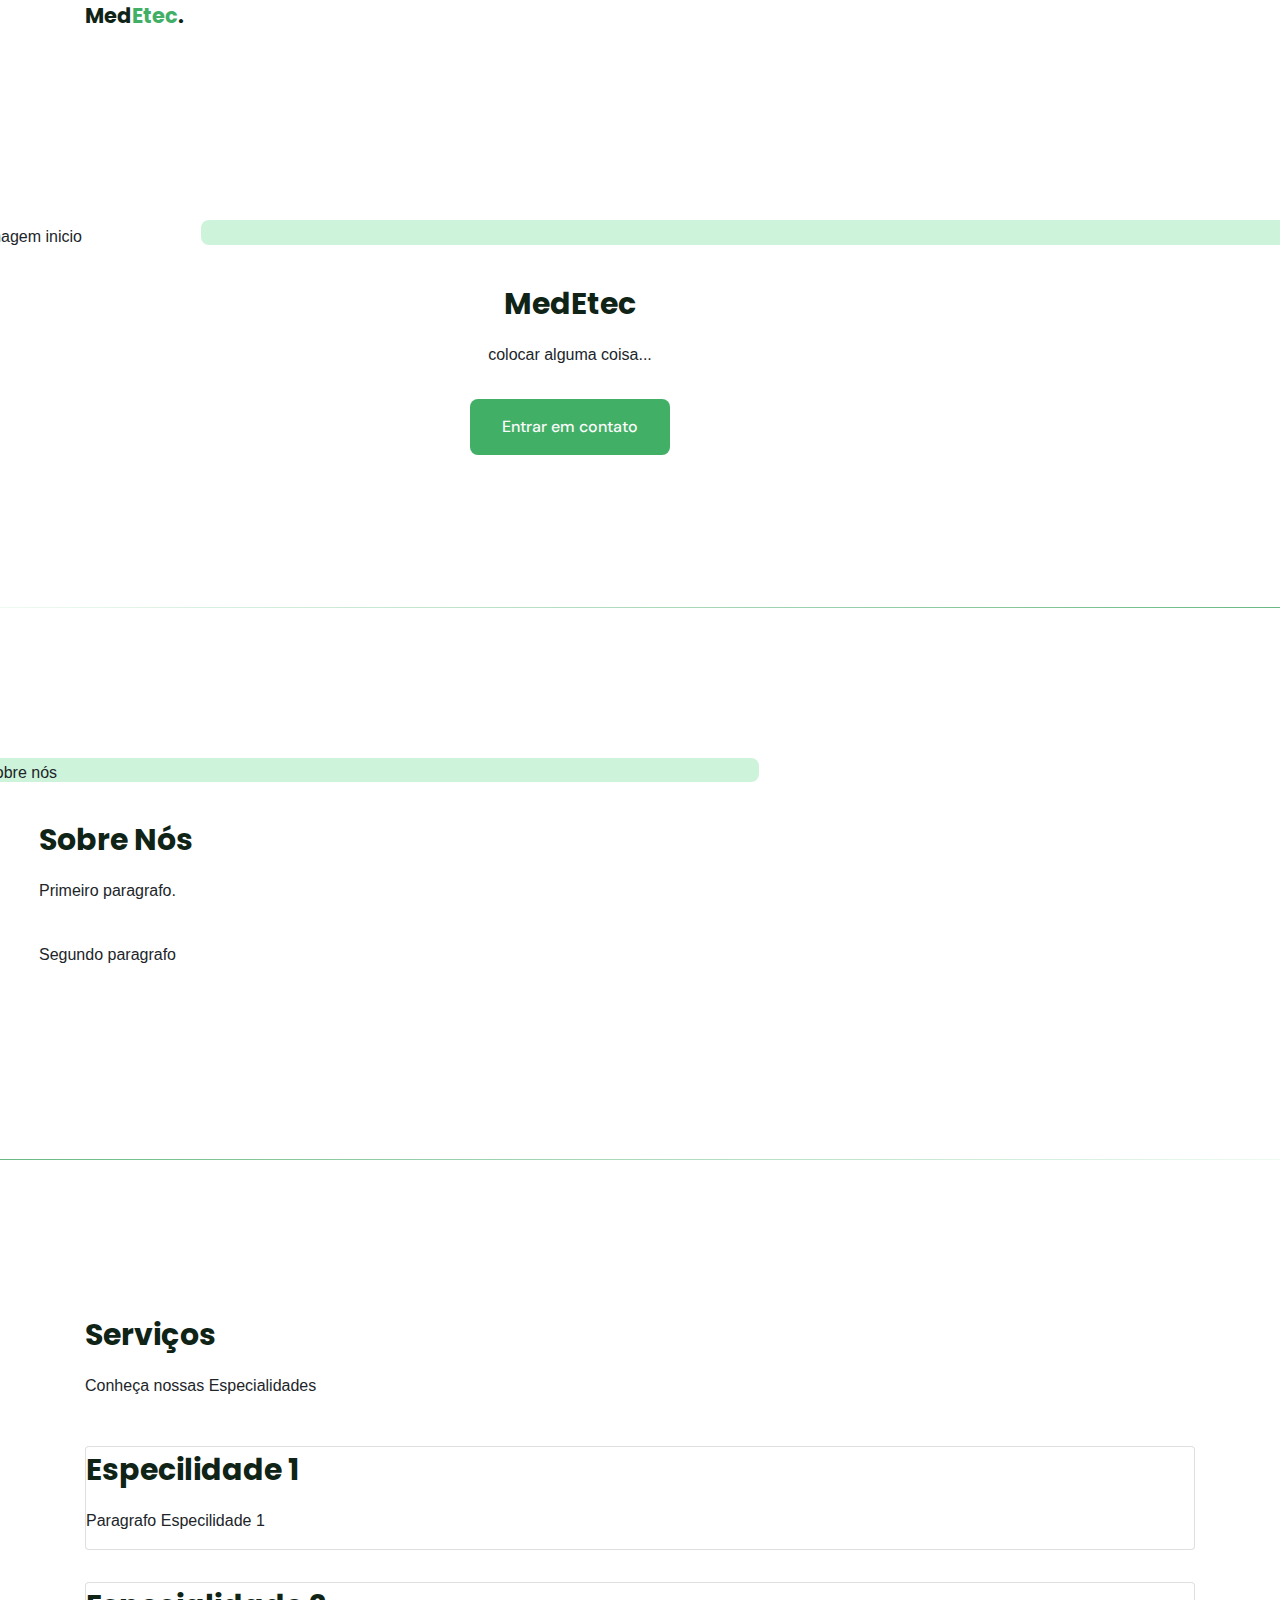
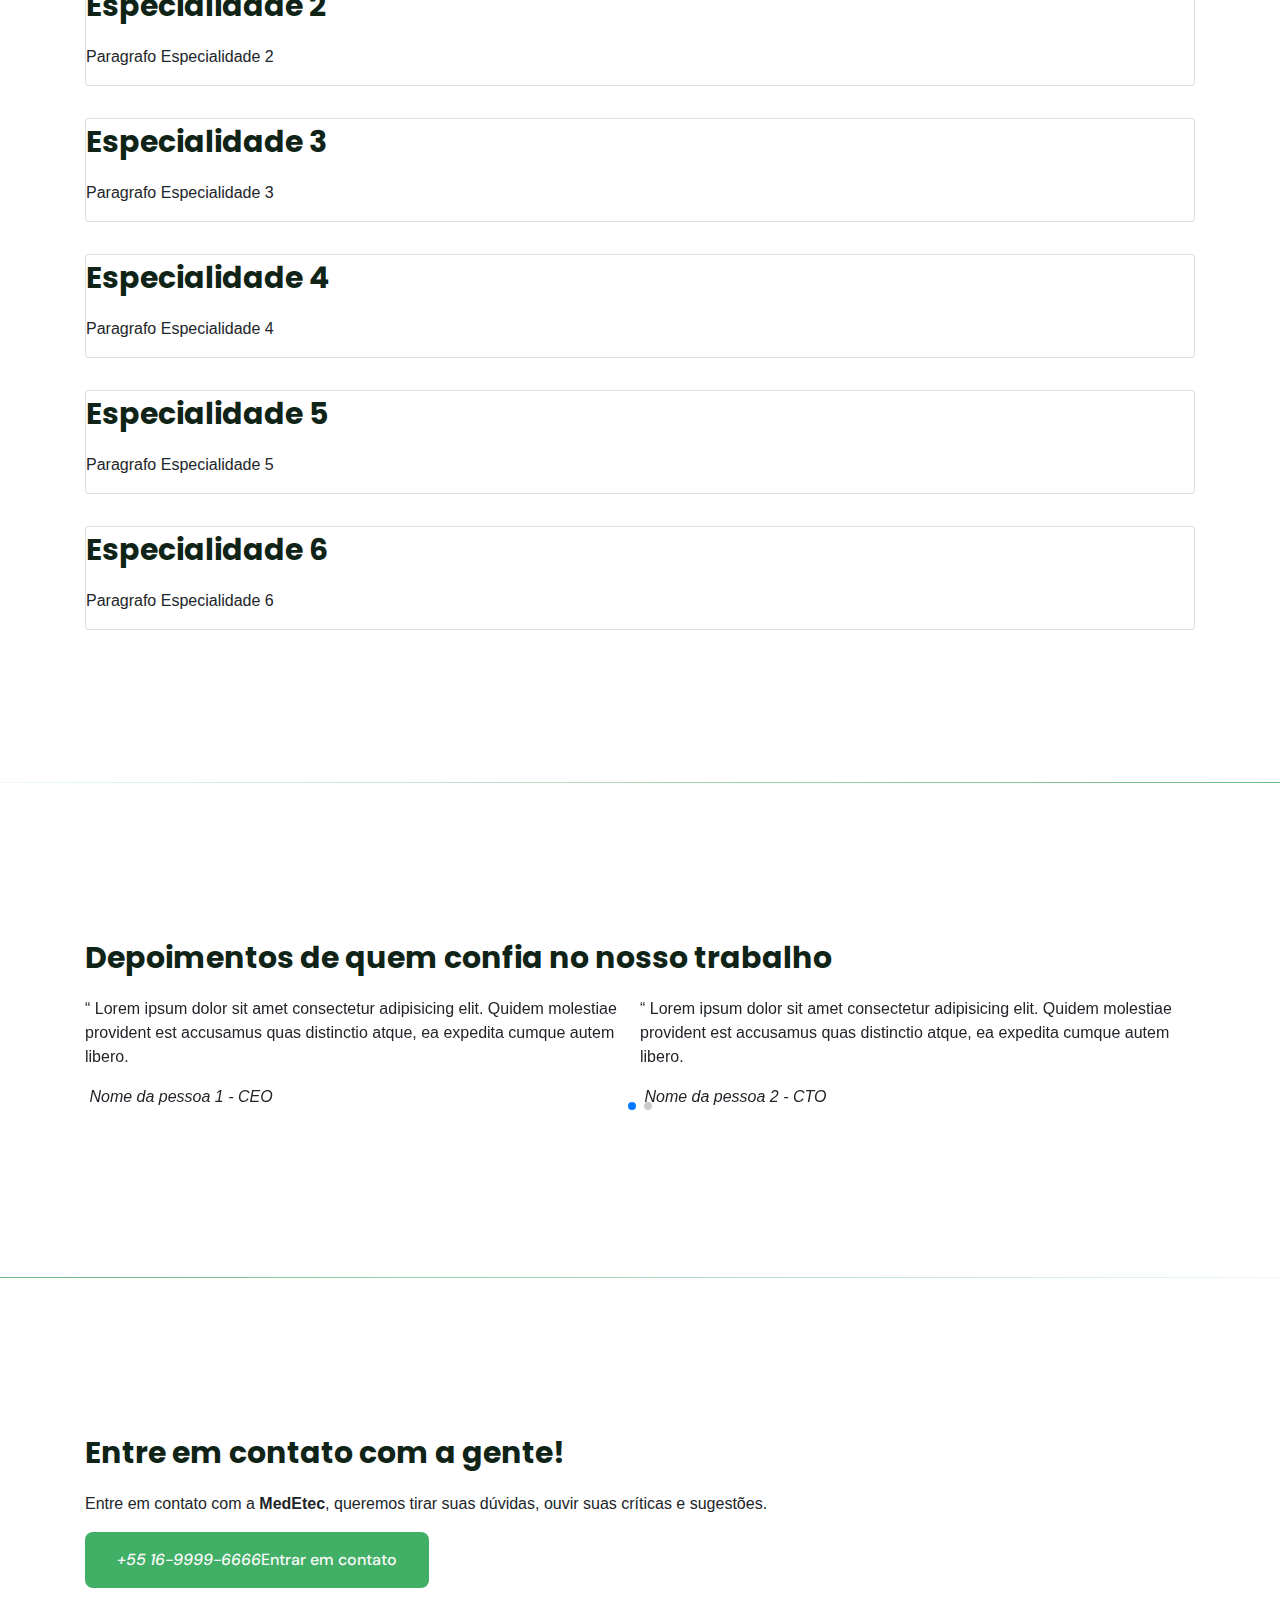
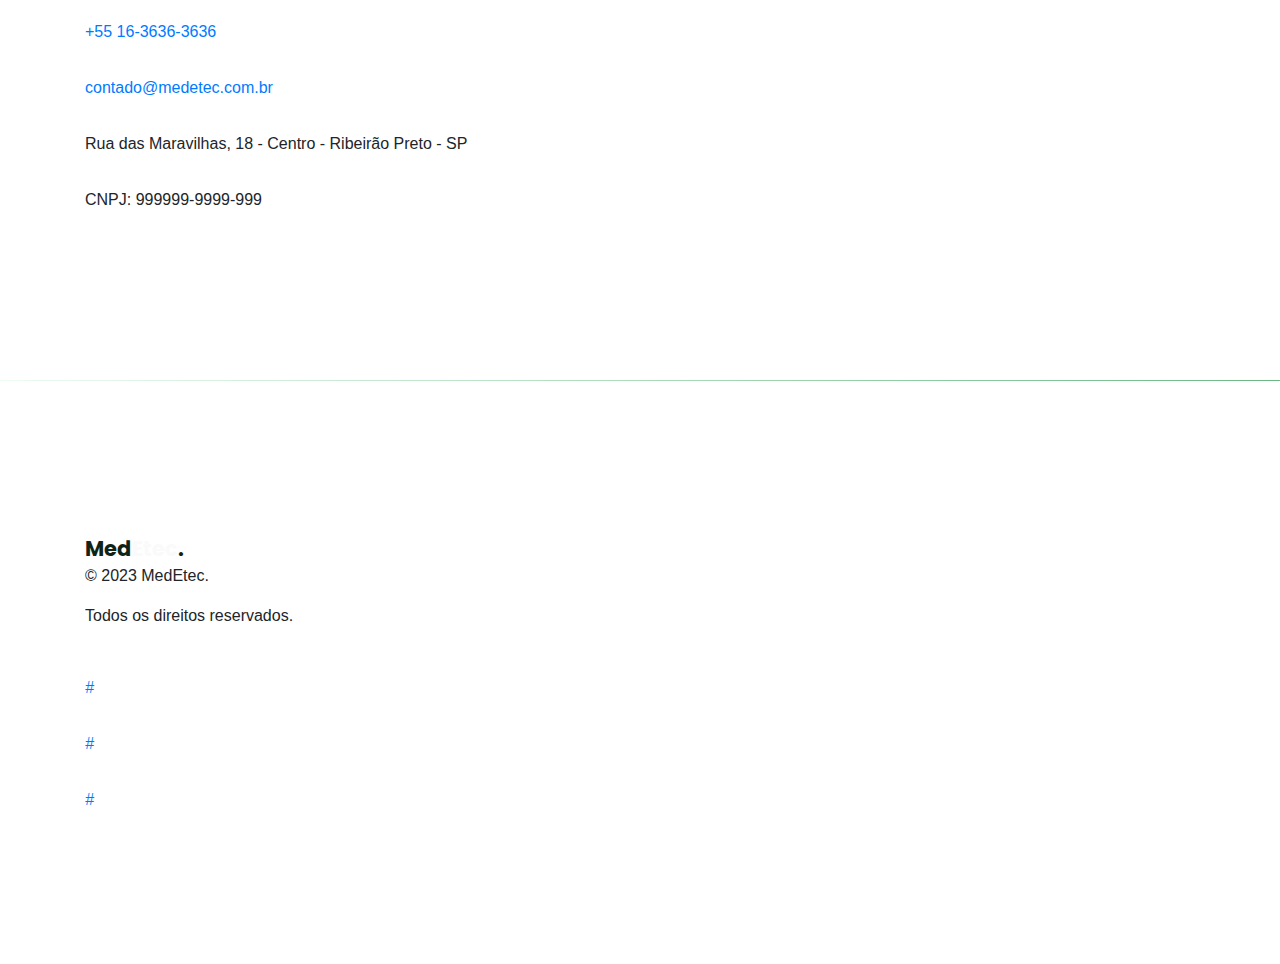
==== index.html @ 517ac4b6 "atualiuzação img" ====
<!doctype html>
<html lang="pt-br">

<head>
  <title>MedEtec</title>
  <!-- Required meta tags -->
  <meta charset="utf-8">
  <meta name="viewport" content="width=device-width, initial-scale=1, shrink-to-fit=no">

  <!-- Style CSS -->
  <link rel="stylesheet" href="style.css">

  <!-------------------- SWIPER JS -------------------->
  <link rel="stylesheet" href="https://cdn.jsdelivr.net/npm/swiper@9/swiper-bundle.min.css" />

  <!-------------------- STYLES -------------------->
  <link rel="stylesheet" href="style.css" />

  <!-------------------- FONTS -------------------->
  <link rel="preconnect" href="https://fonts.googleapis.com" />
  <link rel="preconnect" href="https://fonts.gstatic.com" crossorigin />

  <!-------------------- RUBIK -------------------->
  <link href="https://fonts.googleapis.com/css2?family=Rubik:wght@400;500;700&display=swap" rel="stylesheet" />

  <!-------------------- POPPINS -------------------->
  <link href="https://fonts.googleapis.com/css2?family=Poppins:wght@400;500;700&display=swap" rel="stylesheet" />

  <!-------------------- DM SANS -------------------->
  <link href="https://fonts.googleapis.com/css2?family=DM+Sans:wght@400;500;700&display=swap" rel="stylesheet" />



  <!-- Bootstrap CSS -->
  <link rel="stylesheet" href="https://stackpath.bootstrapcdn.com/bootstrap/4.3.1/css/bootstrap.min.css"
    integrity="sha384-ggOyR0iXCbMQv3Xipma34MD+dH/1fQ784/j6cY/iJTQUOhcWr7x9JvoRxT2MZw1T" crossorigin="anonymous">
</head>

<body>

  <!-------------------- HEADER -------------------->
  <header id="header">
    <nav class="container">
      <a class="logo" href="#">Med<span>Etec</span>.</a>
      <div class="menu">
        <ul class="grid">
          <li><a class="title" href="#home">Início</a></li>
          <li><a class="title" href="#about">Sobre</a></li>
          <li><a class="title" href="#services">Serviços</a></li>
          <li><a class="title" href="#testimonials">Clientes</a></li>
          <li><a class="title" href="#contact">Contato</a></li>
        </ul>
      </div>

      <div class="toggle icon-menu"></div>
      <div class="toggle icon-close"></div>
    </nav>
  </header>

  <main>
    <!-------------------- INICIO -------------------->
    <section class="section" id="home">
      <div class="container grid">
        <div class="image">
          <img src "https://cdn.leonardo.ai/users/3edf7961-afdd-4be4-97df-fe21ca2b0c0e/generations/5fcbd572-d127-44a4-bbef-5568e5762de0/Default_hospital_design_Architecture_concept_isometric_view_su_1.jpg" alt="imagem inicio" />
        </div>
        <div class="text">
          <h2 class="title">MedEtec</h2>
          <p>
            colocar alguma coisa...
          </p>
          <a class="button" href="#contact">Entrar em contato</a>
        </div>
      </div>
    </section>

    <div class="divider-1"></div>

    <!-------------------- ABOUT -------------------->
    <section class="section" id="about">
      <div class="container grid">
        <div class="image">
          <img src="#" alt="Sobre nós">
        </div>
        <div class="text">
          <h2 class="title">Sobre Nós</h2>
          <p>Primeiro paragrafo.</p><br>
          <p>Segundo paragrafo</p><br>
        </div>
    </section>

    <div class="divider-2"></div>

    <!-------------------- SERVICES -------------------->
    <section class="section" id="services">
      <div class="container grid">

        <header>
          <h2 class="title">Serviços</h2>
          <p class="subtitle">Conheça nossas Especialidades</p>
        </header>


        <div class="cards grid">

          <div class="card">
            <i class="icon1"></i>
            <h3 class="title">Especilidade 1</h3>
            <p>Paragrafo Especilidade 1</p>
          </div>

          <div class="card">
            <i class="icon2"></i>
            <h3 class="title">Especialidade 2</h3>
            <p>Paragrafo Especialidade 2</p>
          </div>

          <div class="card">
            <i class="icon3"></i>
            <h3 class="title">Especialidade 3</h3>
            <p>Paragrafo Especialidade 3</p>
          </div>

          <div class="card">
            <i class="icon4"></i>
            <h3 class="title">Especialidade 4</h3>
            <p>Paragrafo Especialidade 4</p>
          </div>
          <div class="card">
            <i class="icon5"></i>
            <h3 class="title">Especialidade 5</h3>
            <p>Paragrafo Especialidade 5</p>
          </div>
          <div class="card">
            <i class="icon6"></i>
            <h3 class="title">Especialidade 6</h3>
            <p>Paragrafo Especialidade 6</p>
          </div>
        </div>
      </div>
    </section>

    <div class="divider-1"></div>

    <!-------------------- TESTEMUNHAS -------------------->
    <section class="section" id="testimonials">
      <div class="container">
        <header>
          <h2 class="title">Depoimentos de quem confia no nosso trabalho</h2>
        </header>
        <div class="testimonials swiper">
          <div class="swiper-wrapper">

            <div class="testimonial swiper-slide">
              <blockquote>
                <p>
                  <span>&ldquo;</span>
                  Lorem ipsum dolor sit amet consectetur adipisicing elit. Quidem molestiae provident est accusamus quas
                  distinctio atque, ea expedita cumque autem libero.
                </p>
                <cite>
                  <img src="pessoa1.jpg" alt="">
                  Nome da pessoa 1 - CEO
                </cite>
              </blockquote>
            </div>

            <div class="testimonial swiper-slide">
              <blockquote>
                <p>
                  <span>&ldquo;</span>
                  Lorem ipsum dolor sit amet consectetur adipisicing elit. Quidem molestiae provident est accusamus quas
                  distinctio atque, ea expedita cumque autem libero.
                </p>
                <cite>
                  <img src="pessoa2.jpg" alt="">
                  Nome da pessoa 2 - CTO
                </cite>
              </blockquote>
            </div>

            <div class="testimonial swiper-slide">
              <blockquote>
                <p>
                  <span>&ldquo;</span>
                  Lorem ipsum dolor sit amet consectetur adipisicing elit. Quidem molestiae provident est accusamus quas
                  distinctio atque, ea expedita cumque autem libero.
                </p>
                <cite>
                  <img src="pessoa3.jpg" alt="">
                  Nome da pessoa 3 - C00
                </cite>
              </blockquote>
            </div>
          </div>

          <div class="swiper-pagination"></div>
        </div>
      </div>
    </section>

    <div class="divider-2"></div>


    <!-------------------- CONTACT -------------------->
    <section class="section" id="contact">
      <div class="container grid">

        <div class="text">
          <h2 class="title">Entre em contato com a gente!</h2>
          <p>Entre em contato com a <strong>Med<span>Etec</span></strong>, queremos
            tirar suas dúvidas, ouvir suas críticas e sugestões.
          </p>
          <a href="" class="button" target="_blank"><i class="icon-whatsapp">+55 16-9999-6666</i> Entrar em contato</a>
        </div>

        <div class="links">
          <ul class="grid">
            <li><i class="icon-phone"></i> <a href="tel:+" target="_blank">+55 16-3636-3636</a> </li>
            <li><i class="icon-mail"></i> <a href="mailto:" target="_blank">contado@medetec.com.br</a></li>
            <li><i class="icon-map-pin"></i>Rua das Maravilhas, 18 - Centro - Ribeirão Preto - SP </li>
            <li><i class="icon-business"></i>CNPJ: 999999-9999-999 </li>
          </ul>
        </div>
      </div>
    </section>

    <div class="divider-1"></div>
  </main>

  <!-------------------- FOOTER -------------------->
  <footer class="section">
    <div class="container grid">
      <div class="brand">
        <a class="logo logo-alt" href="#home">Med<span>Etec</span>.</a>
        <p>&copy 2023 MedEtec.</p>
        <p>Todos os direitos reservados.</p>
      </div>

      <div class="social grid">
        <a href="" target="_blank"><i class="icon-instagram">#</i></a>
        <a href="" target="_blank"><i class="icon-linkedin">#</i></a>
        <a href="" target="_blank"><i class="icon-facebook">#</i></a>
      </div>
    </div>
  </footer>

  <a href="#home" class="back-to-top"><i class="icon-arrow-up"></i></a>

  <!-------------------- SWIPERJS -------------------->
  <script src="https://cdn.jsdelivr.net/npm/swiper@9/swiper-bundle.min.js"></script>

  <!-------------------- SCROLLREVEAL -------------------->
  <script src="https://unpkg.com/scrollreveal"></script>


  <!-------------------- SCRIPTJS -------------------->
  <script src="script.js"></script>
</body>

</html>
---- style.css ----
/*==================== CSS RESET ====================*/
* {
  margin: 0;
  padding: 0;
  box-sizing: border-box;
}

/*==================== VARIAVEIS ====================*/
:root {
  --header-height: 4.5rem;

  /* Colors */
  --hue: 140;
  /* HSL color mode */
  --base-color: hsl(var(--hue) 46% 47%);
  --base-color-second: hsl(var(--hue) 65% 88%);
  --base-color-alt: hsl(var(--hue) 57% 53%);
  --title-color: hsl(var(--hue) 41% 10%);
  --text-color: hsl(0 0% 26%);
  --text-color-light: hsl(0 0% 98%);
  --body-color: hsl(0 0% 98%);

  /* Fontes */
  --title-font-size: 1.875rem;
  --subtitle-font-size: 1rem;

  --title-font: "Poppins", sans-serif;
  --body-font: "DM Sans", sans-serif;
}

/*==================== BASE ====================*/
html {
  scroll-behavior: smooth;
}

body {
  font: 400 1rem var(--body-font);
  color: var(--text-color);
  background: var(--body-color);
  -webkit-font-smoothing: antialiased;
}

ul {
  list-style: none;
}

a {
  text-decoration: none;
}

img {
  width: 100%;
  height: auto;
}

.title {
  font: 700 var(--title-font-size) var(--title-font);
  color: var(--title-color);
  -webkit-font-smoothing: auto;
}

.button {
  background-color: var(--base-color);
  color: var(--text-color-light);
  height: 3.5rem;
  display: inline-flex;
  align-items: center;
  padding: 0 2rem;
  border-radius: 0.5rem;
  font: 500 1rem var(--body-font);
  transition: background 0.3s;
}

.button:hover {
  background: var(--base-color-alt);
}

.divider-1 {
  height: 1px;
  background: linear-gradient(270deg,
      hsla(var(--hue), 36%, 57%, 1) 0%,
      hsla(var(--hue), 65%, 88%, 0.34) 100%);
}

.divider-2 {
  height: 1px;
  background: linear-gradient(-270deg,
      hsla(var(--hue), 36%, 57%, 1) 0%,
      hsla(var(--hue), 65%, 88%, 0.34) 100%);
}

/*==================== LAYOUT ====================*/


.container {
  margin-left: 1.5rem;
  margin-right: 1.5rem;
}

.grid {
  display: grid;
  gap: 2rem;
}

.section {
  padding: calc(5rem + var(--header-height)) 0;
}

.section .title {
  margin-bottom: 1rem;
}

.section .subtitle {
  font-size: var(--subtitle-font-size);
}

.section header strong {
  color: var(--base-color);
}

#header.scroll .logo span {
  color: #fff;
  transition: 0.3s;
}

#header.scroll .icon-menu {
  color: #fff;
  transition: 0.3s;
}

/*==================== LOGO ====================*/

.logo {
  font: 700 1.31rem var(--title-font);
  color: var(--title-color);
}

.logo span {
  color: var(--base-color);
}

.logo-alt span {
  color: var(--body-color);
}

/*==================== NEVAGAÇÃO ====================*/

nav {
  height: var(--header-height);
  display: flex;
  justify-content: space-between;
  align-items: center;
  width: 100%;
}

nav ul li {
  text-align: center;
}

nav ul li a {
  transition: 0.2s;
  position: relative;
}

nav ul li a:hover,
nav ul li a.active {
  color: var(--base-color);
}

nav ul li a::after {
  content: '';
  width: 0%;
  height: 2px;
  background: var(--base-color);
  position: absolute;
  left: 0;
  bottom: -1rem;
  transition: width 0.2s;
}


/* Active scroll and active (start) */

#header.scroll nav ul li a:hover,
#header.scroll nav ul li a.active {
  color: var(--base-color-alt);
} 

#header.scroll nav ul li a::after {
  content: '';
  width: 0%;
  height: 2px;
  background: var(--base-color-alt);
  position: absolute;
  left: 0;
  bottom: -1rem;
  transition: width 0.2s;
}

#header.scroll nav ul li a:hover::after,
#header.scroll nav ul li a.active::after {
  width: 100%;
}

/* Active scroll and active (end) */

nav ul li a:hover::after,
nav ul li a.active::after {
  width: 100%;
}

nav .menu {
  opacity: 0;
  visibility: hidden;
  top: -20rem;
  transition: 0.2s;
}

nav .menu ul {
  display: none;
}

/*==================== MOSTRAR MENU ====================*/

nav.show .menu {
  opacity: 1;
  visibility: visible;
  background: var(--body-color);
  height: 100vh;
  width: 100vw;
  position: fixed;
  top: 0;
  left: 0;
  display: grid;
  place-content: center;
}

nav.show .menu ul {
  display: grid;
}

nav.show ul.grid {
  gap: 4rem;
}

/*==================== ALTERNAR MENU ====================*/

.toggle {
  color: var(--base-color);
  font-size: 1.5rem;
}

nav .icon-close {
  visibility: hidden;
  opacity: 0;
  position: absolute;
  top: -1.5rem;
  right: 1.5rem;
  transition: 0.2s
}

nav.show div.icon-close {
  visibility: visible;
  opacity: 1;
  top: 1.5rem;
}

/*==================== INICIO ====================*/
#home {
  overflow: hidden;
}

#home .container {
  margin: 0;
}

#home .image {
  position: relative;
}

#home .image::before {
  content: '';
  height: 100%;
  width: 100%;
  background: var(--base-color-second);
  position: absolute;
  top: -16.8%;
  left: 16.8%;
  z-index: 0;
}

#home .image img {
  position: relative;
  right: 2.93rem;
}

#home .image img,
#home .image::before {
  border-radius: 0.5rem;
}

#home .text {
  margin-left: 1.5rem;
  margin-right: 1.5rem;
  text-align: center;
}

#home .text h1 {
  margin-bottom: 1rem;
}

#home .text p {
  margin-bottom: 2rem;
  max-width: 100%;
}


/*==================== SOBRE ====================*/
#about {
  background: #fff;
}

#about .container {
  margin: 0;
}

#about .image {
  position: relative;
}

#about .image::before {
  content: '';
  height: 100%;
  width: 100%;
  background: var(--base-color-second);
  position: absolute;
  top: -8.3%;
  left: -33%;
  z-index: 0;
}

#about .image img {
  position: relative;
  right: 2.93rem;
}

#about .image img,
#about .image::before {
  border-radius: 0.5rem;
}

#about .text {
  margin-left: 1.5rem;
  margin-right: 1.5rem;
}
---- style.css ----
/*==================== CSS RESET ====================*/
* {
  margin: 0;
  padding: 0;
  box-sizing: border-box;
}

/*==================== VARIAVEIS ====================*/
:root {
  --header-height: 4.5rem;

  /* Colors */
  --hue: 140;
  /* HSL color mode */
  --base-color: hsl(var(--hue) 46% 47%);
  --base-color-second: hsl(var(--hue) 65% 88%);
  --base-color-alt: hsl(var(--hue) 57% 53%);
  --title-color: hsl(var(--hue) 41% 10%);
  --text-color: hsl(0 0% 26%);
  --text-color-light: hsl(0 0% 98%);
  --body-color: hsl(0 0% 98%);

  /* Fontes */
  --title-font-size: 1.875rem;
  --subtitle-font-size: 1rem;

  --title-font: "Poppins", sans-serif;
  --body-font: "DM Sans", sans-serif;
}

/*==================== BASE ====================*/
html {
  scroll-behavior: smooth;
}

body {
  font: 400 1rem var(--body-font);
  color: var(--text-color);
  background: var(--body-color);
  -webkit-font-smoothing: antialiased;
}

ul {
  list-style: none;
}

a {
  text-decoration: none;
}

img {
  width: 100%;
  height: auto;
}

.title {
  font: 700 var(--title-font-size) var(--title-font);
  color: var(--title-color);
  -webkit-font-smoothing: auto;
}

.button {
  background-color: var(--base-color);
  color: var(--text-color-light);
  height: 3.5rem;
  display: inline-flex;
  align-items: center;
  padding: 0 2rem;
  border-radius: 0.5rem;
  font: 500 1rem var(--body-font);
  transition: background 0.3s;
}

.button:hover {
  background: var(--base-color-alt);
}

.divider-1 {
  height: 1px;
  background: linear-gradient(270deg,
      hsla(var(--hue), 36%, 57%, 1) 0%,
      hsla(var(--hue), 65%, 88%, 0.34) 100%);
}

.divider-2 {
  height: 1px;
  background: linear-gradient(-270deg,
      hsla(var(--hue), 36%, 57%, 1) 0%,
      hsla(var(--hue), 65%, 88%, 0.34) 100%);
}

/*==================== LAYOUT ====================*/


.container {
  margin-left: 1.5rem;
  margin-right: 1.5rem;
}

.grid {
  display: grid;
  gap: 2rem;
}

.section {
  padding: calc(5rem + var(--header-height)) 0;
}

.section .title {
  margin-bottom: 1rem;
}

.section .subtitle {
  font-size: var(--subtitle-font-size);
}

.section header strong {
  color: var(--base-color);
}

#header.scroll .logo span {
  color: #fff;
  transition: 0.3s;
}

#header.scroll .icon-menu {
  color: #fff;
  transition: 0.3s;
}

/*==================== LOGO ====================*/

.logo {
  font: 700 1.31rem var(--title-font);
  color: var(--title-color);
}

.logo span {
  color: var(--base-color);
}

.logo-alt span {
  color: var(--body-color);
}

/*==================== NEVAGAÇÃO ====================*/

nav {
  height: var(--header-height);
  display: flex;
  justify-content: space-between;
  align-items: center;
  width: 100%;
}

nav ul li {
  text-align: center;
}

nav ul li a {
  transition: 0.2s;
  position: relative;
}

nav ul li a:hover,
nav ul li a.active {
  color: var(--base-color);
}

nav ul li a::after {
  content: '';
  width: 0%;
  height: 2px;
  background: var(--base-color);
  position: absolute;
  left: 0;
  bottom: -1rem;
  transition: width 0.2s;
}


/* Active scroll and active (start) */

#header.scroll nav ul li a:hover,
#header.scroll nav ul li a.active {
  color: var(--base-color-alt);
} 

#header.scroll nav ul li a::after {
  content: '';
  width: 0%;
  height: 2px;
  background: var(--base-color-alt);
  position: absolute;
  left: 0;
  bottom: -1rem;
  transition: width 0.2s;
}

#header.scroll nav ul li a:hover::after,
#header.scroll nav ul li a.active::after {
  width: 100%;
}

/* Active scroll and active (end) */

nav ul li a:hover::after,
nav ul li a.active::after {
  width: 100%;
}

nav .menu {
  opacity: 0;
  visibility: hidden;
  top: -20rem;
  transition: 0.2s;
}

nav .menu ul {
  display: none;
}

/*==================== MOSTRAR MENU ====================*/

nav.show .menu {
  opacity: 1;
  visibility: visible;
  background: var(--body-color);
  height: 100vh;
  width: 100vw;
  position: fixed;
  top: 0;
  left: 0;
  display: grid;
  place-content: center;
}

nav.show .menu ul {
  display: grid;
}

nav.show ul.grid {
  gap: 4rem;
}

/*==================== ALTERNAR MENU ====================*/

.toggle {
  color: var(--base-color);
  font-size: 1.5rem;
}

nav .icon-close {
  visibility: hidden;
  opacity: 0;
  position: absolute;
  top: -1.5rem;
  right: 1.5rem;
  transition: 0.2s
}

nav.show div.icon-close {
  visibility: visible;
  opacity: 1;
  top: 1.5rem;
}

/*==================== INICIO ====================*/
#home {
  overflow: hidden;
}

#home .container {
  margin: 0;
}

#home .image {
  position: relative;
}

#home .image::before {
  content: '';
  height: 100%;
  width: 100%;
  background: var(--base-color-second);
  position: absolute;
  top: -16.8%;
  left: 16.8%;
  z-index: 0;
}

#home .image img {
  position: relative;
  right: 2.93rem;
}

#home .image img,
#home .image::before {
  border-radius: 0.5rem;
}

#home .text {
  margin-left: 1.5rem;
  margin-right: 1.5rem;
  text-align: center;
}

#home .text h1 {
  margin-bottom: 1rem;
}

#home .text p {
  margin-bottom: 2rem;
  max-width: 100%;
}


/*==================== SOBRE ====================*/
#about {
  background: #fff;
}

#about .container {
  margin: 0;
}

#about .image {
  position: relative;
}

#about .image::before {
  content: '';
  height: 100%;
  width: 100%;
  background: var(--base-color-second);
  position: absolute;
  top: -8.3%;
  left: -33%;
  z-index: 0;
}

#about .image img {
  position: relative;
  right: 2.93rem;
}

#about .image img,
#about .image::before {
  border-radius: 0.5rem;
}

#about .text {
  margin-left: 1.5rem;
  margin-right: 1.5rem;
}
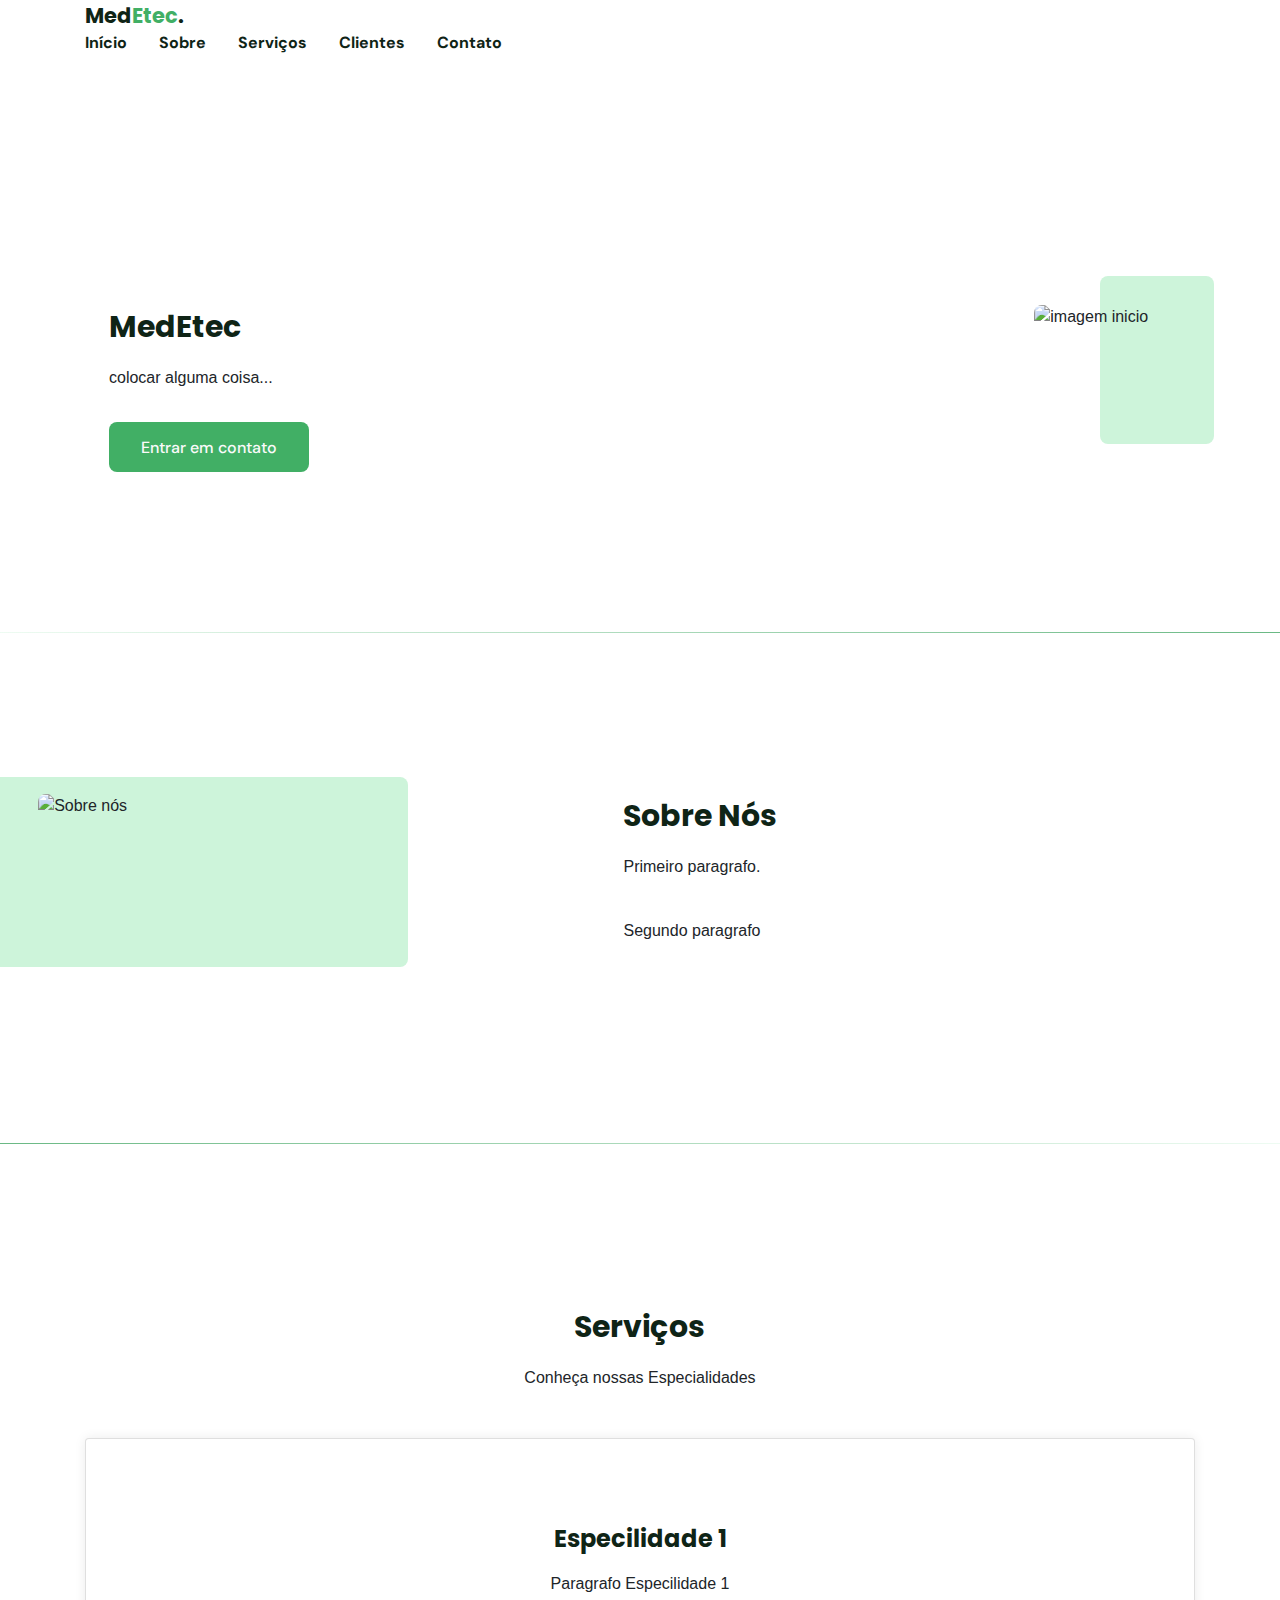
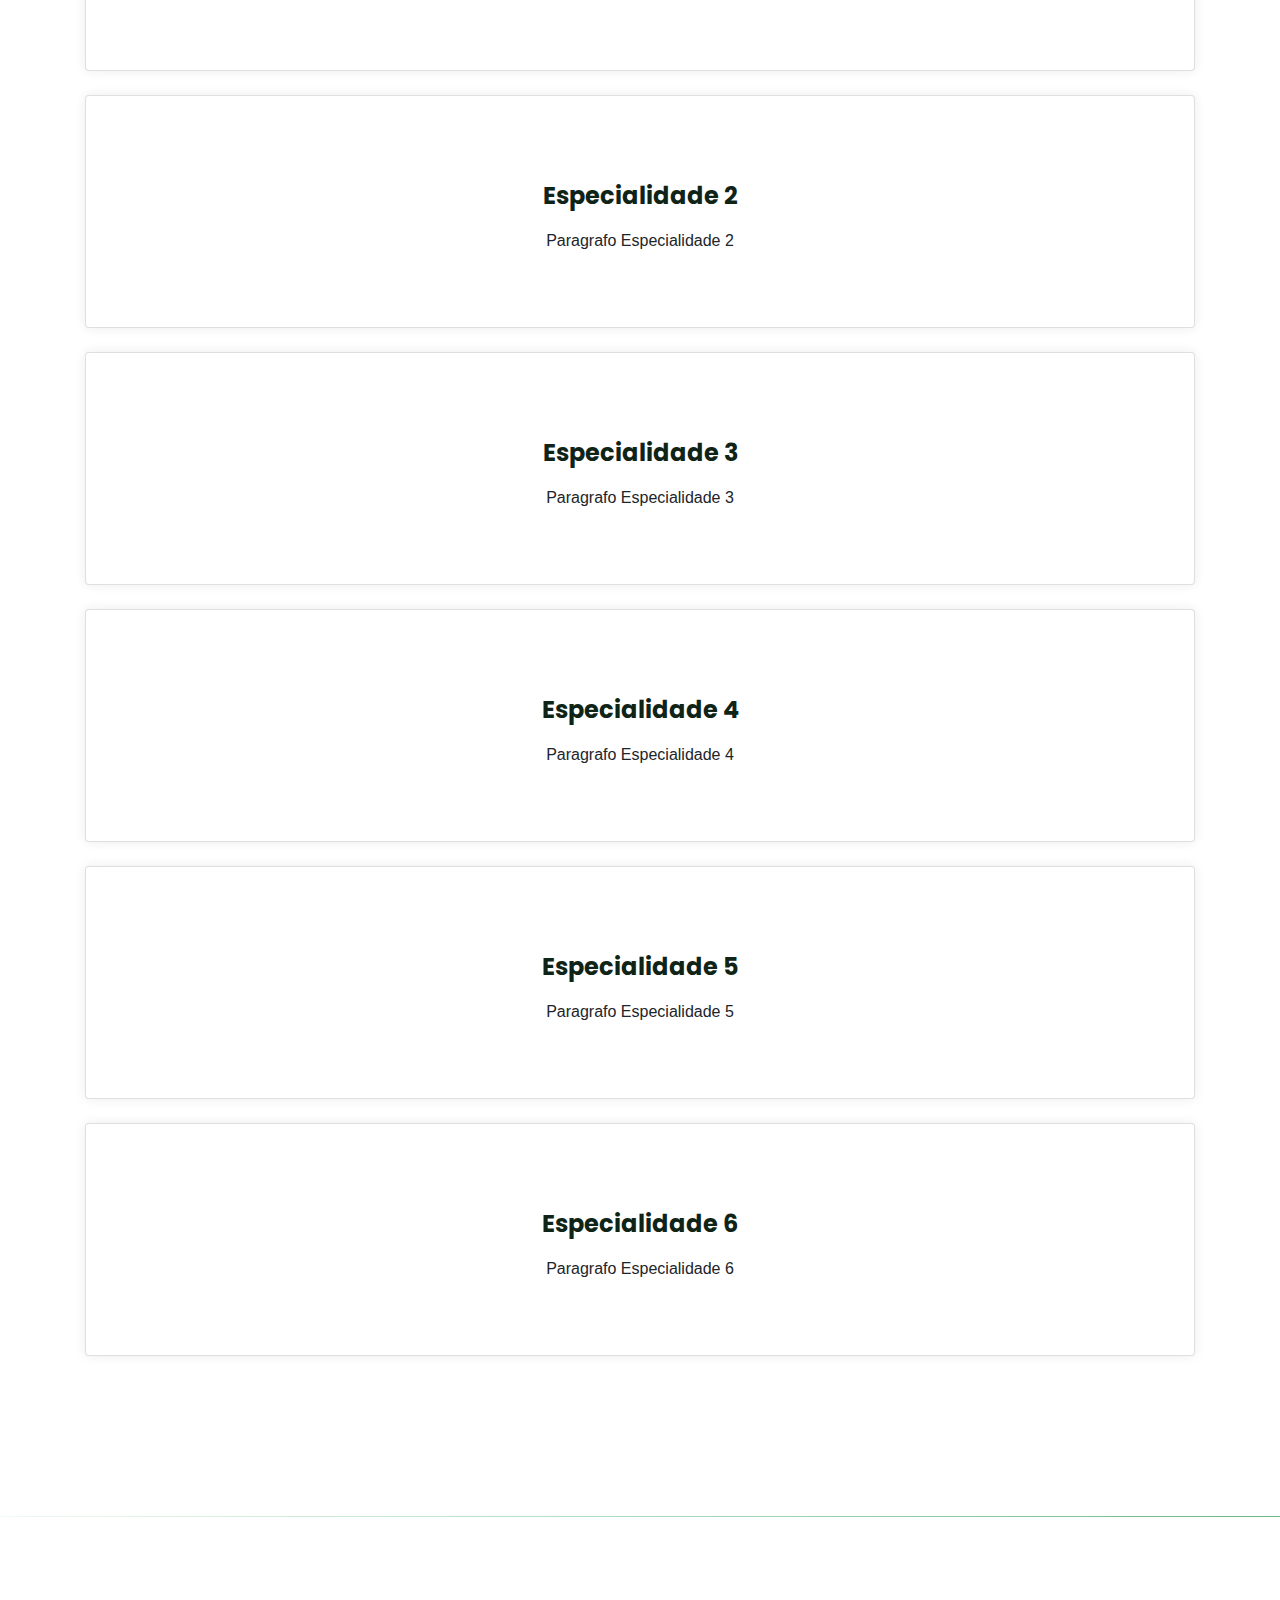
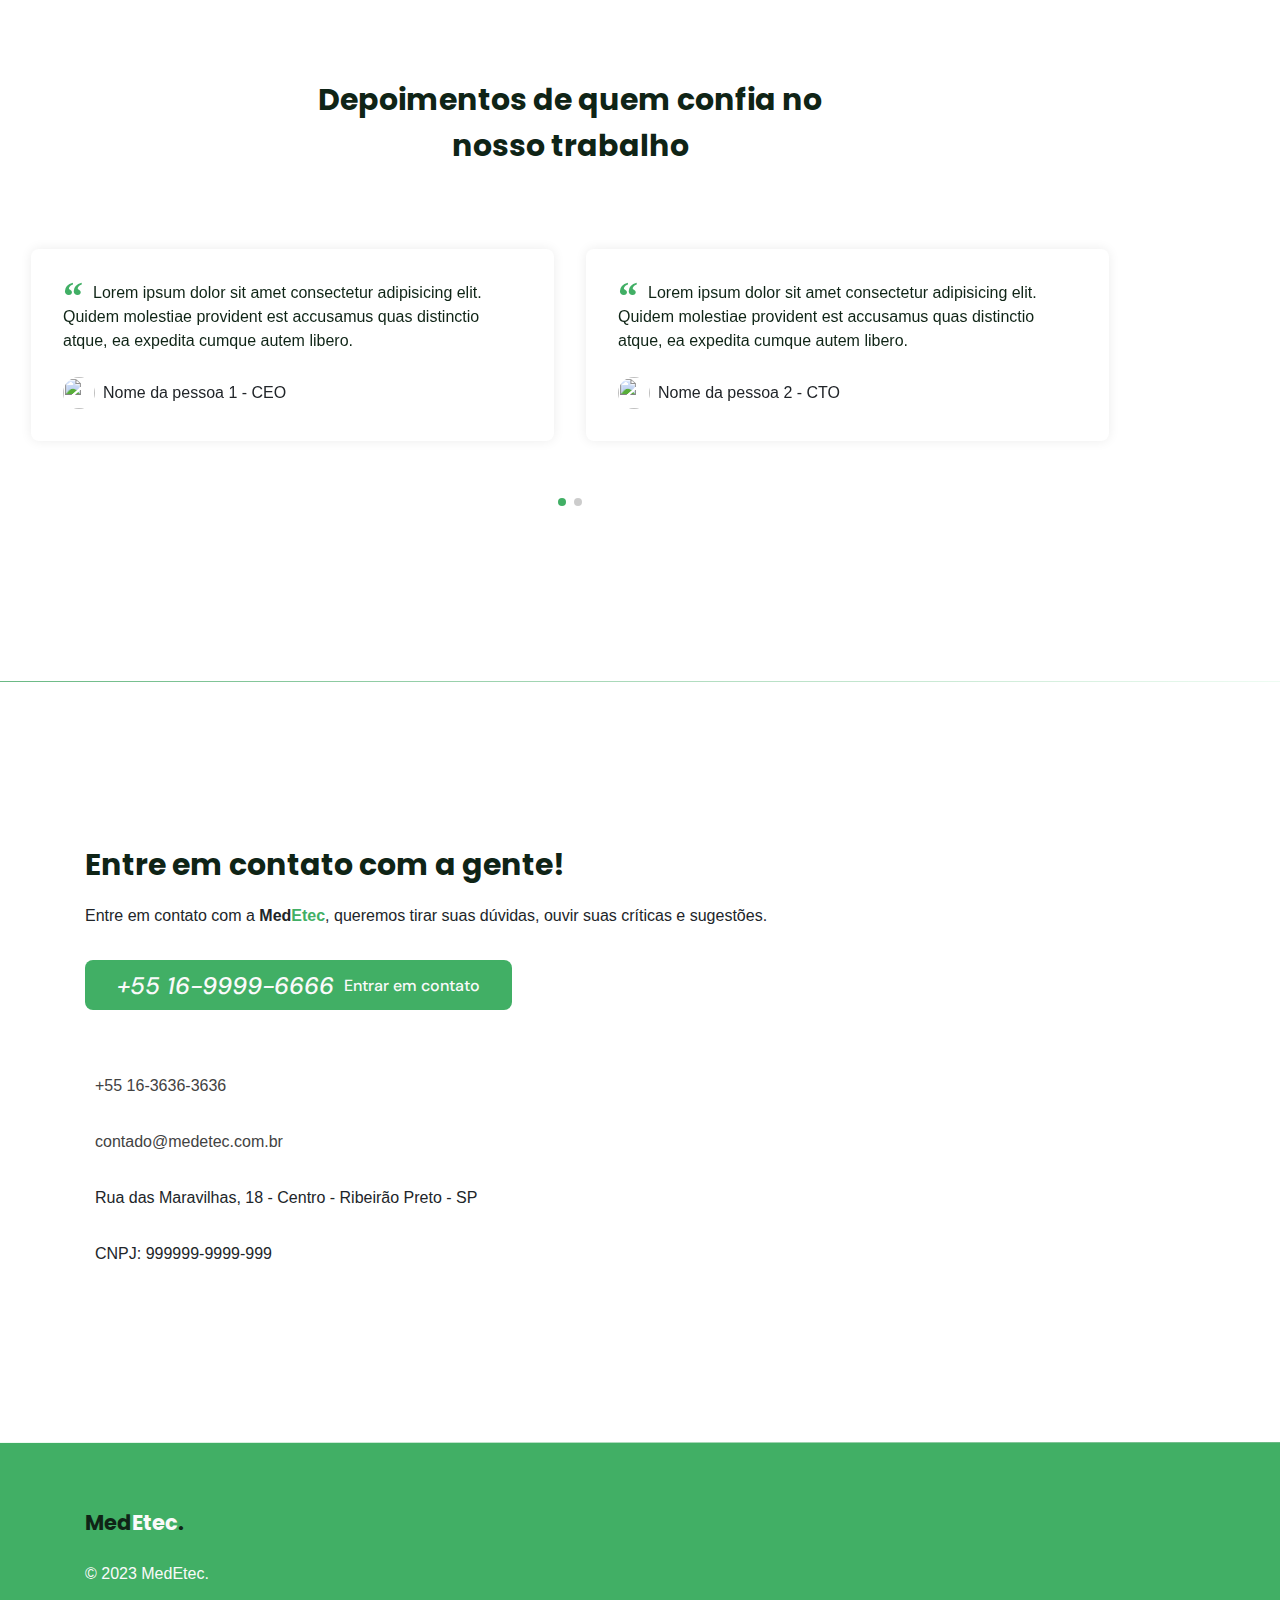
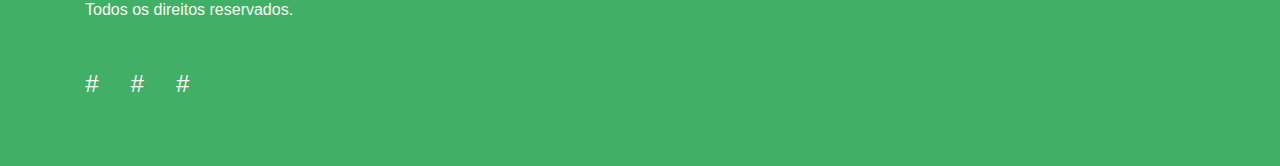
==== commit 9bd5e58e: "aaa" ====
--- a/index.html
+++ b/index.html
@@ -62,7 +62,7 @@
     <section class="section" id="home">
       <div class="container grid">
         <div class="image">
-          <img src "https://cdn.leonardo.ai/users/3edf7961-afdd-4be4-97df-fe21ca2b0c0e/generations/5fcbd572-d127-44a4-bbef-5568e5762de0/Default_hospital_design_Architecture_concept_isometric_view_su_1.jpg" alt="imagem inicio" />
+          <img src "./assets/img/img1.jpg" alt="imagem inicio" />
         </div>
         <div class="text">
           <h2 class="title">MedEtec</h2>
@@ -202,7 +202,7 @@
     <div class="divider-2"></div>
 
 
-    <!-------------------- CONTACT -------------------->
+    <!-------------------- CONTATO -------------------->
     <section class="section" id="contact">
       <div class="container grid">
 
@@ -258,4 +258,4 @@
   <script src="script.js"></script>
 </body>
 
-</html>+</html>
--- a/style.css
+++ b/style.css
@@ -352,4 +352,271 @@
 #about .text {
   margin-left: 1.5rem;
   margin-right: 1.5rem;
-}+}
+
+/*==================== SERVIÇOS ====================*/
+.cards.grid {
+  gap: 1.5rem;
+}
+
+.card {
+  padding: 3.625rem 2rem;
+  box-shadow: 0px 0px 12px rgba(0, 0, 0, 0.08);
+  border-bottom: 0.25rem solid var(--base-color);
+  border-radius: 0.5rem 0.5rem 0 0;
+  text-align: center;
+}
+
+.card i {
+  display: block;
+  margin-bottom: 1.5rem;
+  font-size: 5rem;
+  color: var(--base-color);
+}
+
+.card .title {
+  font-size: 1.5rem;
+  margin-bottom: 1rem;
+}
+
+/*==================== TESTEMUNHAS ====================*/
+#testimonials {
+  background: #fff;
+}
+
+#testimonials .container {
+  margin-left: 0;
+  margin-right: 0;
+}
+
+#testimonials header {
+  margin-left: 1.5rem;
+  margin-right: 1.5rem;
+  margin-bottom: 0;
+}
+
+#testimonials blockquote {
+  padding: 2rem;
+  box-shadow: 0px 0px 12px rgba(0, 0, 0, 0.08);
+  border-radius: 0.5rem;
+}
+
+#testimonials blockquote p {
+  position: relative;
+  text-indent: 1.875rem;
+  margin-bottom: 1.5rem;
+  color: var(--title-color);
+}
+
+#testimonials blockquote p span {
+  font: 700 2.5rem serif;
+  position: absolute;
+  top: -0.5rem;
+  left: -1.875rem;
+  color: var(--base-color);
+}
+
+#testimonials cite {
+  display: flex;
+  align-items: center;
+  font-style: normal;
+}
+
+#testimonials cite img {
+  width: 2rem;
+  height: 2rem;
+  object-fit: cover;
+  clip-path: circle();
+  margin-right: 0.5rem;
+}
+
+/*==================== SWIPER ====================*/
+.swiper-slide {
+  height: auto;
+  padding: 4rem 1rem;
+}
+
+.swiper-pagination-bullet-active {
+  background: var(--base-color);
+}
+
+/*==================== CONTATO ====================*/
+#contact span {
+  color: var(--base-color);
+}
+
+#contact .grid {
+  gap: 4rem;
+}
+
+#contact .text p {
+  margin-bottom: 2rem;
+}
+
+#contact .button i,
+#contact ul li i {
+  font-size: 1.5rem;
+  margin-right: 0.625rem;
+}
+
+#contact ul li a {
+  color: var(--text-color);
+}
+
+#contact ul li {
+  display: flex;
+  align-items: center;
+}
+
+#contact ul li i {
+  color: var(--base-color)
+}
+
+#contact ul.grid {
+  gap: 2rem;
+}
+
+/*==================== FOOTER ====================*/
+footer {
+  background: var(--base-color);
+}
+
+footer.section {
+  padding: 4rem 0;
+}
+
+footer .logo {
+  display: inline-block;
+  margin-bottom: 1.5rem;
+}
+
+footer .brand p {
+  color: var(--text-color-light);
+  margin-bottom: 0.75rem;
+}
+
+footer i {
+  font-size: 1.5rem;
+  color: var(--text-color-light);
+}
+
+footer .social {
+  grid-auto-flow: column;
+  width: fit-content;
+}
+
+footer .social a {
+  display: inline-block;
+  transition: 0.3s;
+}
+
+footer .social a:hover {
+  transform: translateY(-8px);
+}
+
+/*==================== BOTÃO VOLTAR PARA O TOPO ====================*/
+.back-to-top {
+  background: var(--base-color);
+  color: var(--text-color-light);
+  position: fixed;
+  right: 1rem;
+  bottom: 1rem;
+  padding: 0.8rem;
+  clip-path: circle();
+  font-size: 1.5rem;
+  line-height: 0;
+  visibility: hidden;
+  opacity: 0;
+  transition: 0.3s;
+  transform: translateY(100%);
+}
+
+.back-to-top.show {
+  visibility: visible;
+  opacity: 1;
+  transform: translateY(0);
+}
+
+/*==================== MEDIA QUERIES ====================*/
+/* extra large devices: 1200> */
+@media (min-width: 1080px) {
+  /* Classes reutilizável */
+  .container {
+    max-width: 1120px;
+    margin-left: auto;
+    margin-right: auto;
+  }
+
+  .section {
+    padding: 10rem 0;
+  }
+  
+  .section header, #testimonials header {
+    max-width: 32rem;
+    text-align: center;
+    margin-left: auto;
+    margin-right: auto;
+  }
+
+  .button {
+    height: 3.125rem;
+  }
+
+  /* Navegação */
+  nav .menu {
+    opacity: 1;
+    visibility: visible;
+    top: 0;
+  }
+
+  nav .menu ul {
+    display: flex;
+    gap: 2rem;
+  }
+
+  nav .menu ul li a.title {
+    font: 400 1rem var(--body-font);
+    font-weight: bold;
+    -webkit-font-smoothing: antialiased;
+  }
+
+  nav .menu ul li a.title.active {
+    font-weight: bold;
+    -webkit-font-smoothing: auto;
+  }
+
+  #header.scroll nav .menu ul li a.title {
+    color: #fff;
+  }
+  
+  nav .icon-menu {
+    display: none;
+  }
+
+   /* LAYOUT */
+   main {
+    margin-top: var(--header-height);
+  }
+
+  /* INICIO */
+  #home .container {
+    grid-auto-flow: column;
+    justify-content: space-between;
+    margin: 0 auto;
+  }
+
+  #home .image {
+    order: 1;
+  }
+
+  #home .text {
+    order: 0;
+    max-width: 24rem;
+    text-align: left;
+  }
+
+  /* About */
+  #about .container {
+    margin: 0 auto;
+    grid-auto-flow: column;
+  }
--- a/style.css
+++ b/style.css
@@ -352,4 +352,271 @@
 #about .text {
   margin-left: 1.5rem;
   margin-right: 1.5rem;
-}+}
+
+/*==================== SERVIÇOS ====================*/
+.cards.grid {
+  gap: 1.5rem;
+}
+
+.card {
+  padding: 3.625rem 2rem;
+  box-shadow: 0px 0px 12px rgba(0, 0, 0, 0.08);
+  border-bottom: 0.25rem solid var(--base-color);
+  border-radius: 0.5rem 0.5rem 0 0;
+  text-align: center;
+}
+
+.card i {
+  display: block;
+  margin-bottom: 1.5rem;
+  font-size: 5rem;
+  color: var(--base-color);
+}
+
+.card .title {
+  font-size: 1.5rem;
+  margin-bottom: 1rem;
+}
+
+/*==================== TESTEMUNHAS ====================*/
+#testimonials {
+  background: #fff;
+}
+
+#testimonials .container {
+  margin-left: 0;
+  margin-right: 0;
+}
+
+#testimonials header {
+  margin-left: 1.5rem;
+  margin-right: 1.5rem;
+  margin-bottom: 0;
+}
+
+#testimonials blockquote {
+  padding: 2rem;
+  box-shadow: 0px 0px 12px rgba(0, 0, 0, 0.08);
+  border-radius: 0.5rem;
+}
+
+#testimonials blockquote p {
+  position: relative;
+  text-indent: 1.875rem;
+  margin-bottom: 1.5rem;
+  color: var(--title-color);
+}
+
+#testimonials blockquote p span {
+  font: 700 2.5rem serif;
+  position: absolute;
+  top: -0.5rem;
+  left: -1.875rem;
+  color: var(--base-color);
+}
+
+#testimonials cite {
+  display: flex;
+  align-items: center;
+  font-style: normal;
+}
+
+#testimonials cite img {
+  width: 2rem;
+  height: 2rem;
+  object-fit: cover;
+  clip-path: circle();
+  margin-right: 0.5rem;
+}
+
+/*==================== SWIPER ====================*/
+.swiper-slide {
+  height: auto;
+  padding: 4rem 1rem;
+}
+
+.swiper-pagination-bullet-active {
+  background: var(--base-color);
+}
+
+/*==================== CONTATO ====================*/
+#contact span {
+  color: var(--base-color);
+}
+
+#contact .grid {
+  gap: 4rem;
+}
+
+#contact .text p {
+  margin-bottom: 2rem;
+}
+
+#contact .button i,
+#contact ul li i {
+  font-size: 1.5rem;
+  margin-right: 0.625rem;
+}
+
+#contact ul li a {
+  color: var(--text-color);
+}
+
+#contact ul li {
+  display: flex;
+  align-items: center;
+}
+
+#contact ul li i {
+  color: var(--base-color)
+}
+
+#contact ul.grid {
+  gap: 2rem;
+}
+
+/*==================== FOOTER ====================*/
+footer {
+  background: var(--base-color);
+}
+
+footer.section {
+  padding: 4rem 0;
+}
+
+footer .logo {
+  display: inline-block;
+  margin-bottom: 1.5rem;
+}
+
+footer .brand p {
+  color: var(--text-color-light);
+  margin-bottom: 0.75rem;
+}
+
+footer i {
+  font-size: 1.5rem;
+  color: var(--text-color-light);
+}
+
+footer .social {
+  grid-auto-flow: column;
+  width: fit-content;
+}
+
+footer .social a {
+  display: inline-block;
+  transition: 0.3s;
+}
+
+footer .social a:hover {
+  transform: translateY(-8px);
+}
+
+/*==================== BOTÃO VOLTAR PARA O TOPO ====================*/
+.back-to-top {
+  background: var(--base-color);
+  color: var(--text-color-light);
+  position: fixed;
+  right: 1rem;
+  bottom: 1rem;
+  padding: 0.8rem;
+  clip-path: circle();
+  font-size: 1.5rem;
+  line-height: 0;
+  visibility: hidden;
+  opacity: 0;
+  transition: 0.3s;
+  transform: translateY(100%);
+}
+
+.back-to-top.show {
+  visibility: visible;
+  opacity: 1;
+  transform: translateY(0);
+}
+
+/*==================== MEDIA QUERIES ====================*/
+/* extra large devices: 1200> */
+@media (min-width: 1080px) {
+  /* Classes reutilizável */
+  .container {
+    max-width: 1120px;
+    margin-left: auto;
+    margin-right: auto;
+  }
+
+  .section {
+    padding: 10rem 0;
+  }
+  
+  .section header, #testimonials header {
+    max-width: 32rem;
+    text-align: center;
+    margin-left: auto;
+    margin-right: auto;
+  }
+
+  .button {
+    height: 3.125rem;
+  }
+
+  /* Navegação */
+  nav .menu {
+    opacity: 1;
+    visibility: visible;
+    top: 0;
+  }
+
+  nav .menu ul {
+    display: flex;
+    gap: 2rem;
+  }
+
+  nav .menu ul li a.title {
+    font: 400 1rem var(--body-font);
+    font-weight: bold;
+    -webkit-font-smoothing: antialiased;
+  }
+
+  nav .menu ul li a.title.active {
+    font-weight: bold;
+    -webkit-font-smoothing: auto;
+  }
+
+  #header.scroll nav .menu ul li a.title {
+    color: #fff;
+  }
+  
+  nav .icon-menu {
+    display: none;
+  }
+
+   /* LAYOUT */
+   main {
+    margin-top: var(--header-height);
+  }
+
+  /* INICIO */
+  #home .container {
+    grid-auto-flow: column;
+    justify-content: space-between;
+    margin: 0 auto;
+  }
+
+  #home .image {
+    order: 1;
+  }
+
+  #home .text {
+    order: 0;
+    max-width: 24rem;
+    text-align: left;
+  }
+
+  /* About */
+  #about .container {
+    margin: 0 auto;
+    grid-auto-flow: column;
+  }
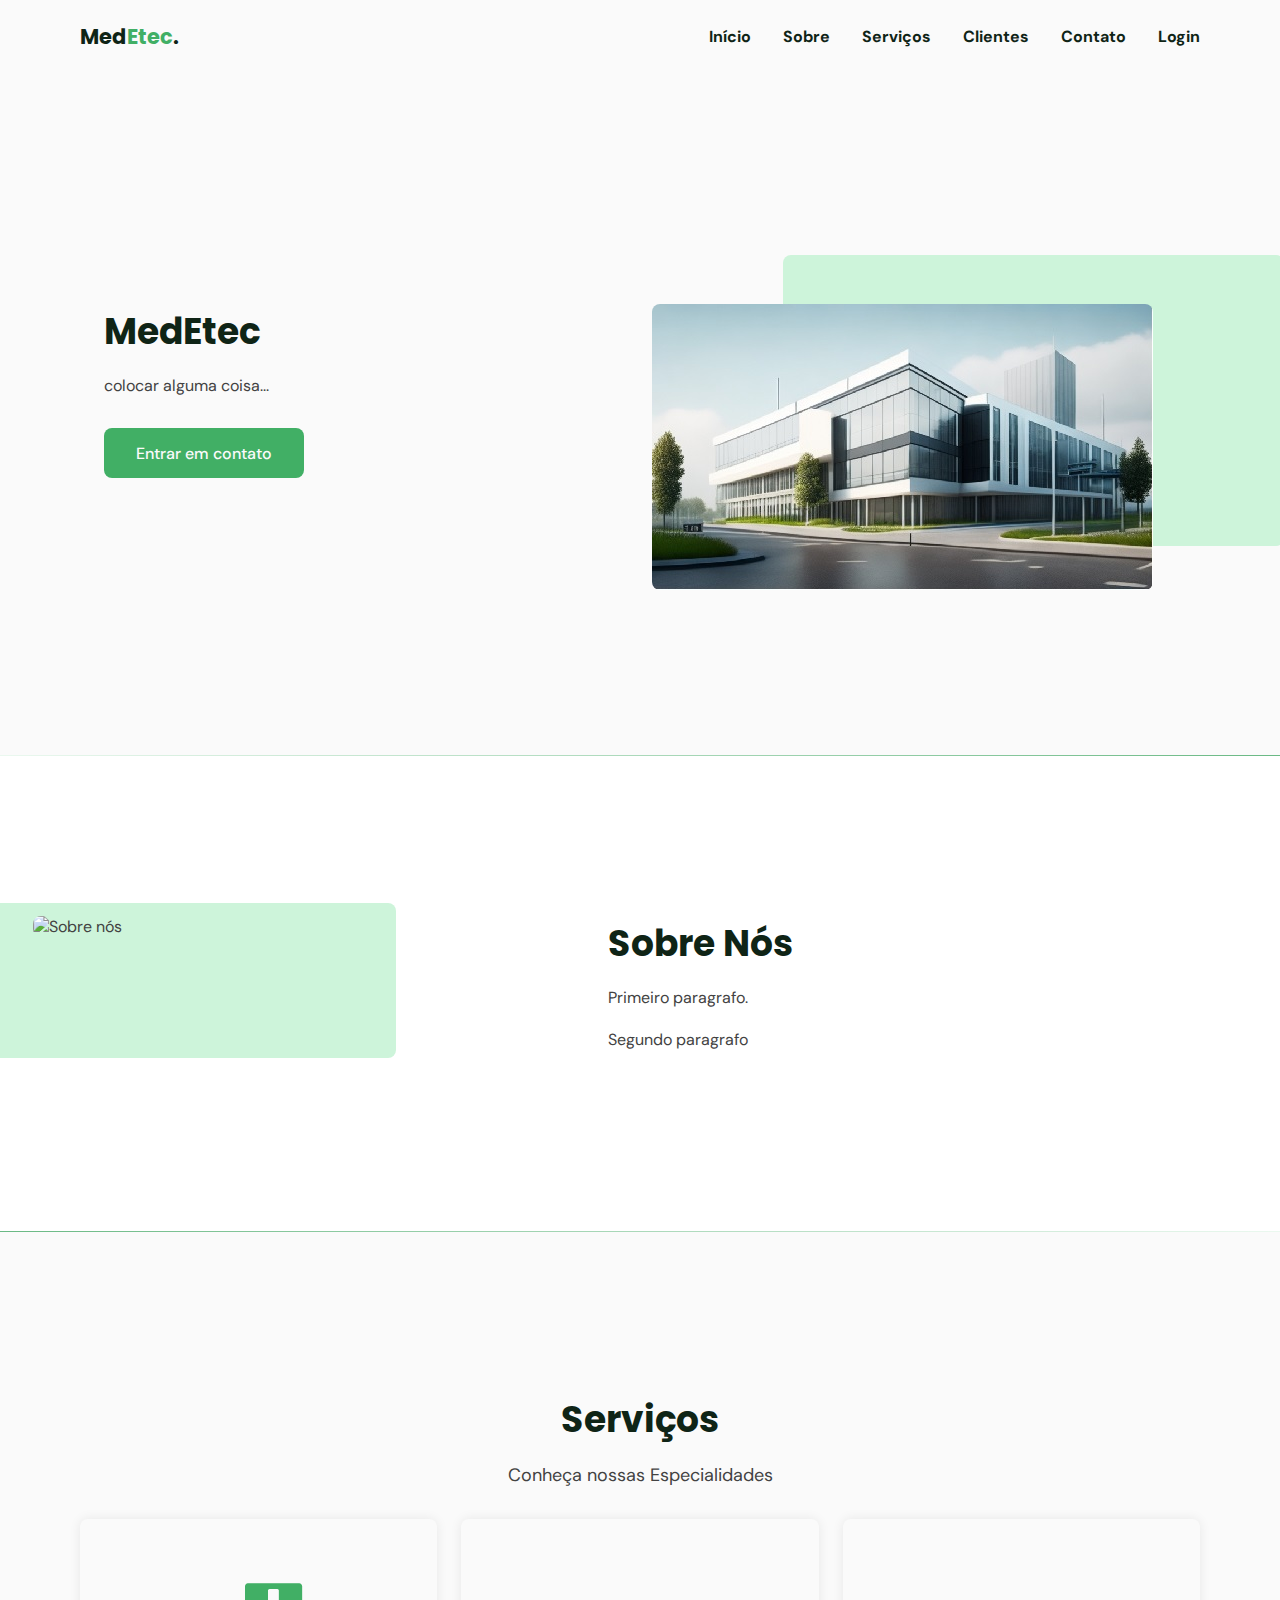
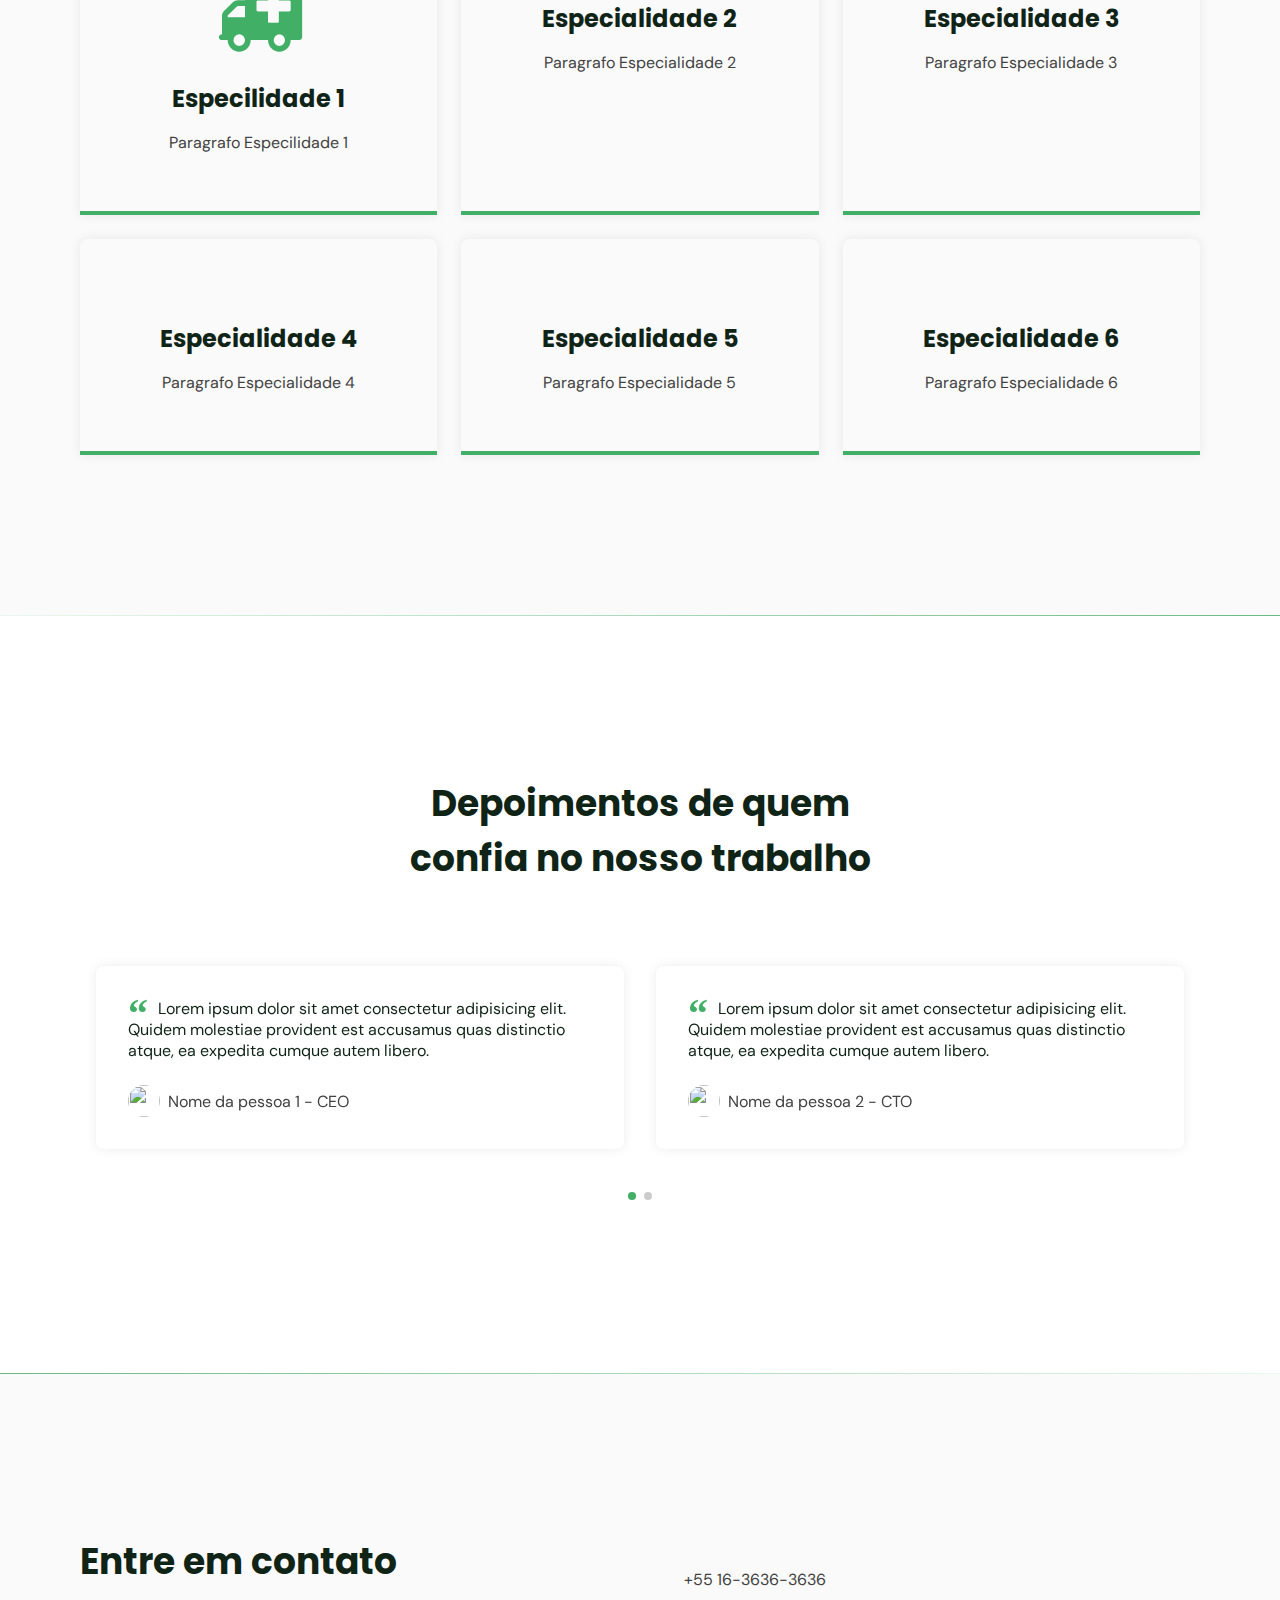
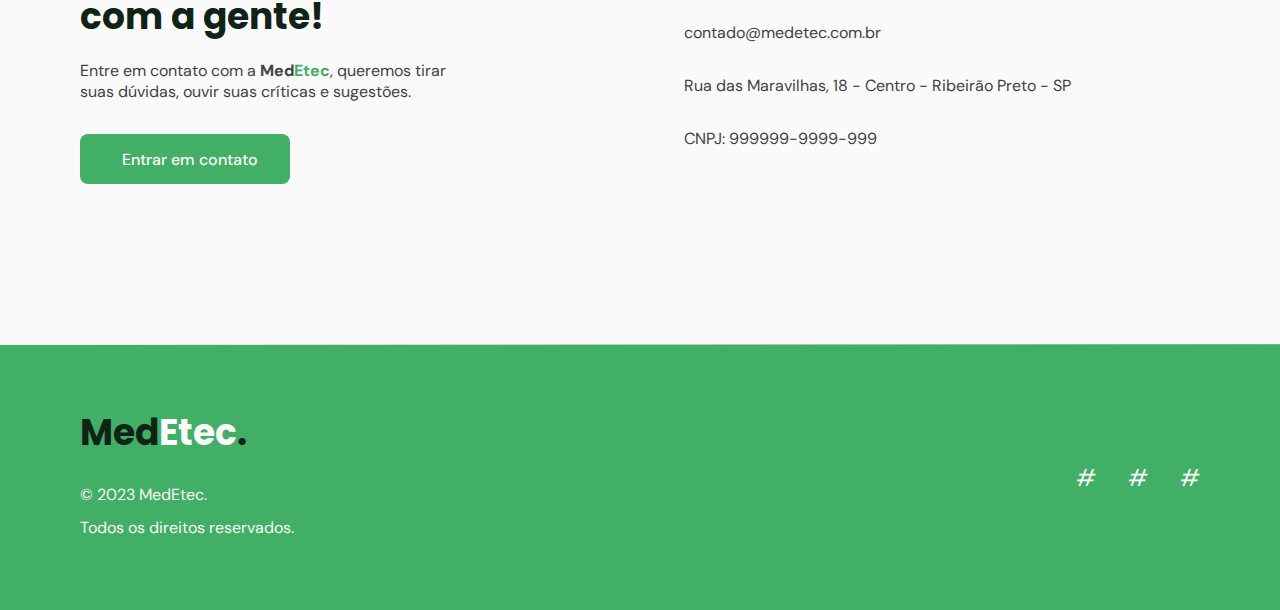
==== commit bf116615: "Add files via upload" ====
--- a/index.html
+++ b/index.html
@@ -7,9 +7,6 @@
   <meta charset="utf-8">
   <meta name="viewport" content="width=device-width, initial-scale=1, shrink-to-fit=no">
 
-  <!-- Style CSS -->
-  <link rel="stylesheet" href="style.css">
-
   <!-------------------- SWIPER JS -------------------->
   <link rel="stylesheet" href="https://cdn.jsdelivr.net/npm/swiper@9/swiper-bundle.min.css" />
 
@@ -29,11 +26,10 @@
   <!-------------------- DM SANS -------------------->
   <link href="https://fonts.googleapis.com/css2?family=DM+Sans:wght@400;500;700&display=swap" rel="stylesheet" />
 
-
-
-  <!-- Bootstrap CSS -->
-  <link rel="stylesheet" href="https://stackpath.bootstrapcdn.com/bootstrap/4.3.1/css/bootstrap.min.css"
-    integrity="sha384-ggOyR0iXCbMQv3Xipma34MD+dH/1fQ784/j6cY/iJTQUOhcWr7x9JvoRxT2MZw1T" crossorigin="anonymous">
+  <!-------------------- FONT AWESOME -------------------->
+  <link rel="stylesheet" href="https://cdnjs.cloudflare.com/ajax/libs/font-awesome/4.7.0/css/font-awesome.min.css">
+
+
 </head>
 
 <body>
@@ -49,6 +45,7 @@
           <li><a class="title" href="#services">Serviços</a></li>
           <li><a class="title" href="#testimonials">Clientes</a></li>
           <li><a class="title" href="#contact">Contato</a></li>
+          <li><a class="title" href="#login">Login</a></li>
         </ul>
       </div>
 
@@ -62,7 +59,7 @@
     <section class="section" id="home">
       <div class="container grid">
         <div class="image">
-          <img src "./assets/img/img1.jpg" alt="imagem inicio" />
+          <img src ="assets/img/img1.jpg" alt="imagem inicio" />
         </div>
         <div class="text">
           <h2 class="title">MedEtec</h2>
@@ -76,7 +73,7 @@
 
     <div class="divider-1"></div>
 
-    <!-------------------- ABOUT -------------------->
+    <!-------------------- SOBRE -------------------->
     <section class="section" id="about">
       <div class="container grid">
         <div class="image">
@@ -91,7 +88,7 @@
 
     <div class="divider-2"></div>
 
-    <!-------------------- SERVICES -------------------->
+    <!-------------------- SERVIÇOS -------------------->
     <section class="section" id="services">
       <div class="container grid">
 
@@ -104,7 +101,7 @@
         <div class="cards grid">
 
           <div class="card">
-            <i class="icon1"></i>
+            <i class="fa fa-ambulance"></i>
             <h3 class="title">Especilidade 1</h3>
             <p>Paragrafo Especilidade 1</p>
           </div>
@@ -211,7 +208,7 @@
           <p>Entre em contato com a <strong>Med<span>Etec</span></strong>, queremos
             tirar suas dúvidas, ouvir suas críticas e sugestões.
           </p>
-          <a href="" class="button" target="_blank"><i class="icon-whatsapp">+55 16-9999-6666</i> Entrar em contato</a>
+          <a href="https://wa.me/+5599996666" class="button" target="_blank"><i class="icon-whatsapp"></i>Entrar em contato</a>
         </div>
 
         <div class="links">
--- a/style.css
+++ b/style.css
@@ -47,6 +47,7 @@
 a {
   text-decoration: none;
 }
+
 
 img {
   width: 100%;
@@ -615,8 +616,77 @@
     text-align: left;
   }
 
-  /* About */
+  /* SOBRE */
   #about .container {
     margin: 0 auto;
     grid-auto-flow: column;
   }
+
+
+  /* Services */
+  .cards {
+    grid-template-columns:  1fr 1fr 1fr;
+  }
+
+  .card {
+    padding-left: 3rem;
+    padding-right: 3rem;
+  }
+
+  /* Testimonials */
+  #testimonials .container {
+    margin-left: auto;
+    margin-right: auto;
+  }
+
+  /* Contact */
+  #contact .container {
+    grid-auto-flow: column;
+    align-items: center;
+  }
+
+  #contact .text {
+    max-width: 25rem;
+  }
+
+  /* Footer */
+  footer.section {
+    padding: 3.75rem;
+  }
+
+  footer .container {
+    grid-auto-flow: column;
+    align-items: center;
+    justify-content: space-between;
+  }
+
+  footer .logo {
+    font-size:  2.25rem;
+  }
+
+  /* scroll */
+  #header.scroll nav ul li a::after {
+    content: '';
+    width: 0%;
+    height: 2px;
+    background: #fff;
+    position: absolute;
+    left: 0;
+    bottom: -1rem;
+    transition: width 0.2s;
+  }
+  
+  #header.scroll nav ul li a:hover::after {
+    width: 100%;
+  }
+}
+
+/* large devices: 1023> */
+/* large devices: 992> */
+@media (min-width: 992px) {
+  :root {
+    --title-font-size: 2.25rem;
+    --subtitle-font-size: 1.125rem;
+  }
+}
+/* medium devices: 767> */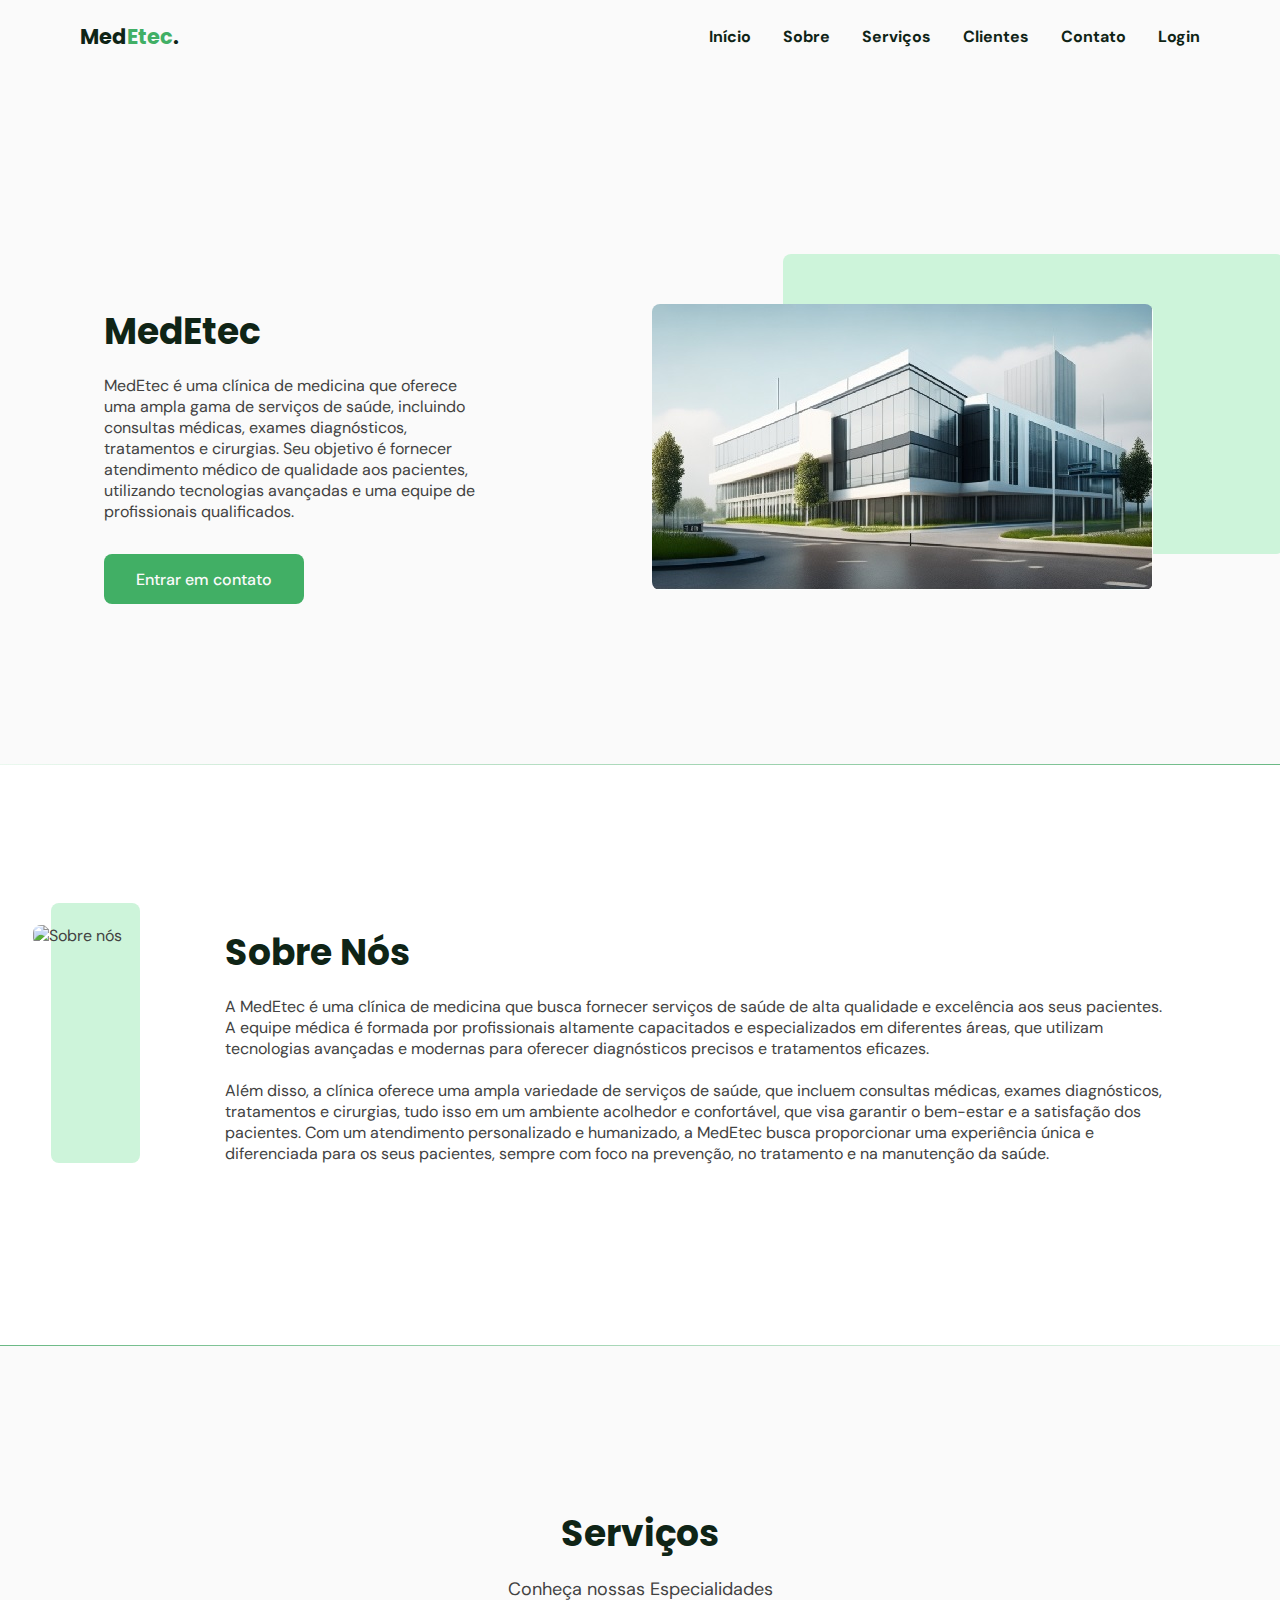
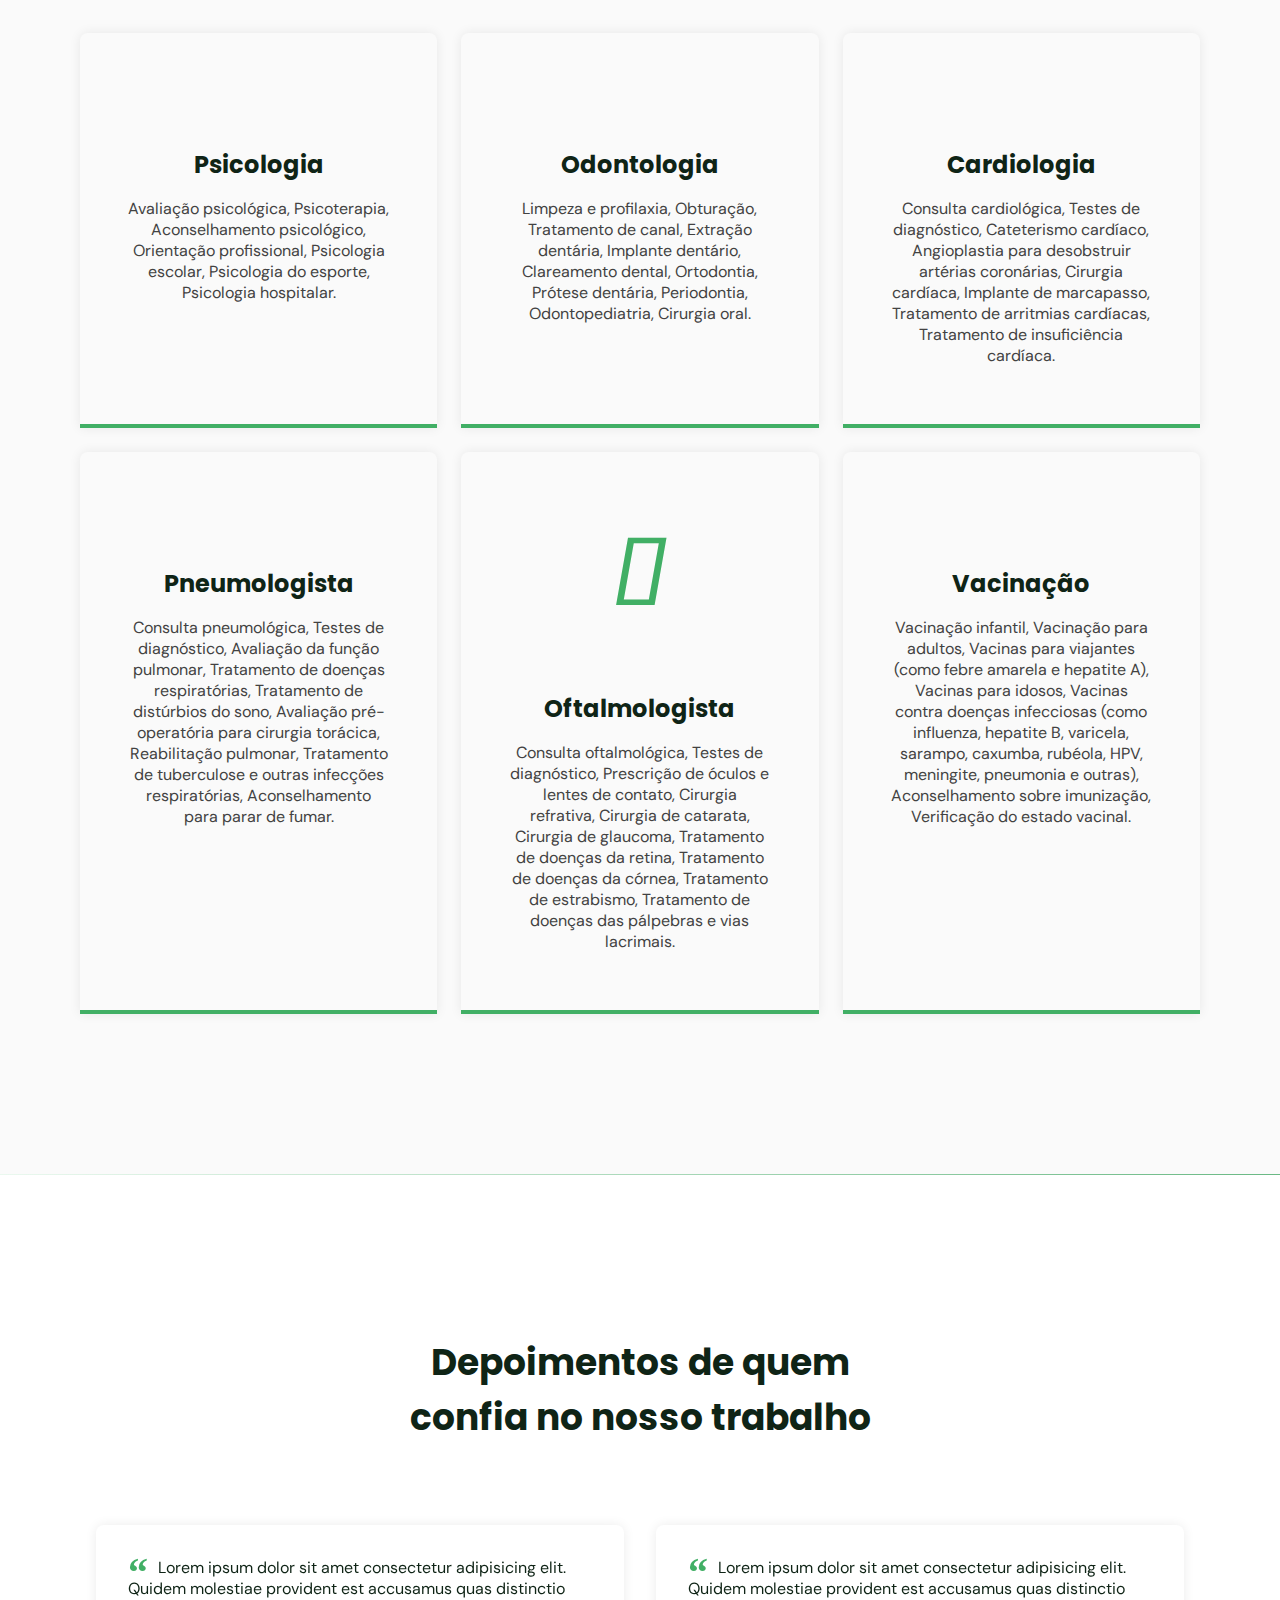
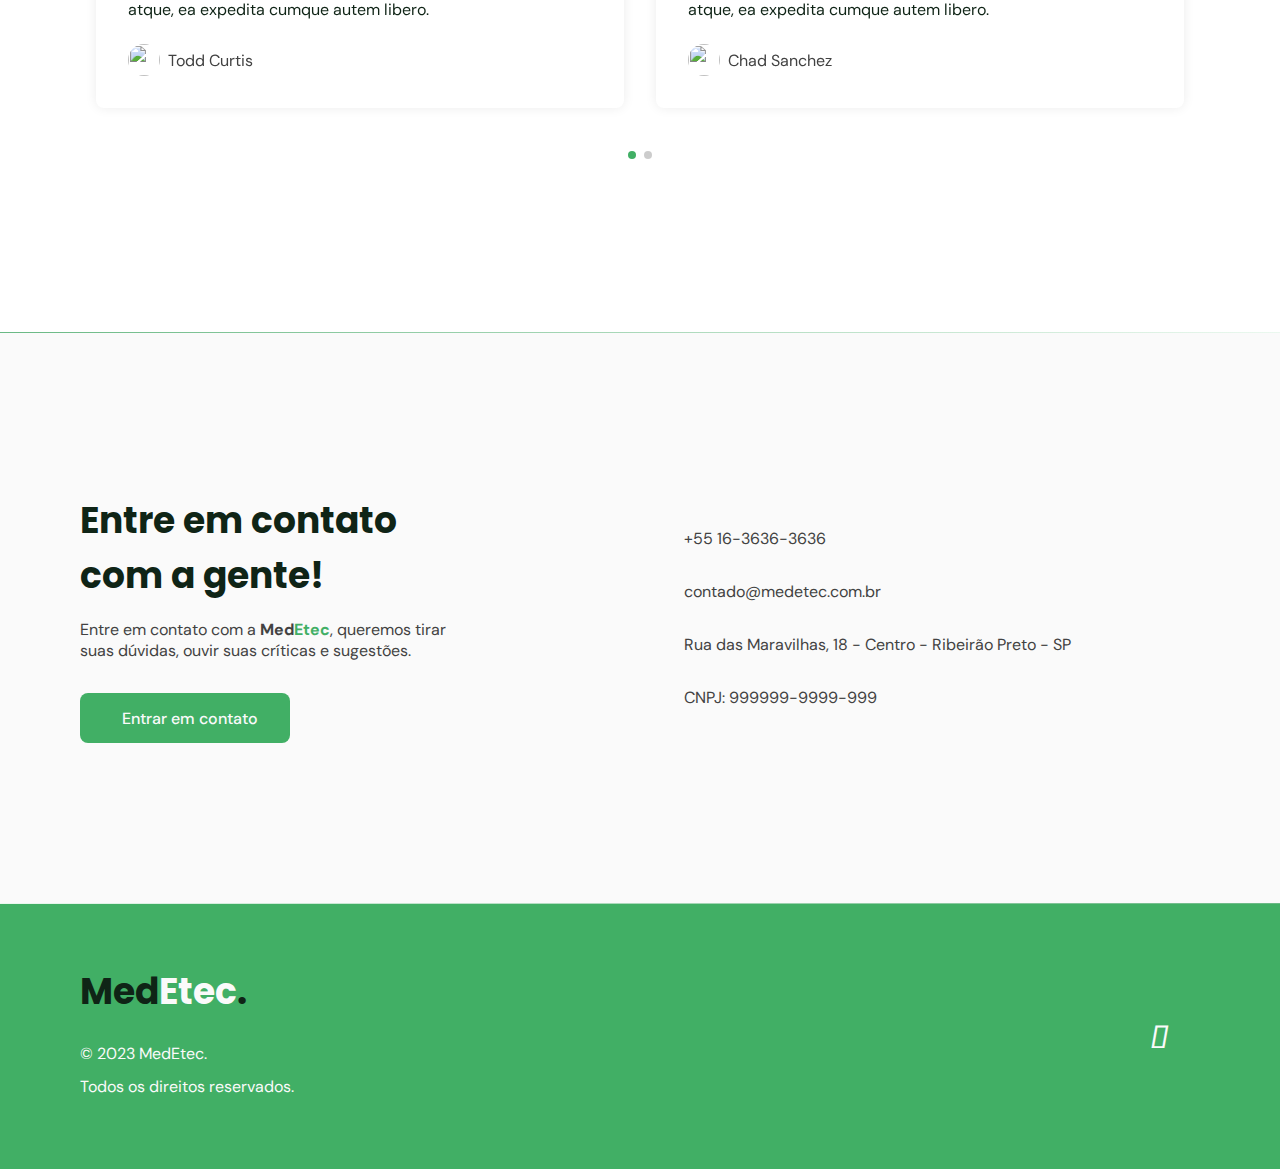
==== commit 0a106fd9: "Add files via upload" ====
--- a/index.html
+++ b/index.html
@@ -1,258 +1,310 @@
-<!doctype html>
-<html lang="pt-br">
-
-<head>
-  <title>MedEtec</title>
-  <!-- Required meta tags -->
-  <meta charset="utf-8">
-  <meta name="viewport" content="width=device-width, initial-scale=1, shrink-to-fit=no">
-
-  <!-------------------- SWIPER JS -------------------->
-  <link rel="stylesheet" href="https://cdn.jsdelivr.net/npm/swiper@9/swiper-bundle.min.css" />
-
-  <!-------------------- STYLES -------------------->
-  <link rel="stylesheet" href="style.css" />
-
-  <!-------------------- FONTS -------------------->
-  <link rel="preconnect" href="https://fonts.googleapis.com" />
-  <link rel="preconnect" href="https://fonts.gstatic.com" crossorigin />
-
-  <!-------------------- RUBIK -------------------->
-  <link href="https://fonts.googleapis.com/css2?family=Rubik:wght@400;500;700&display=swap" rel="stylesheet" />
-
-  <!-------------------- POPPINS -------------------->
-  <link href="https://fonts.googleapis.com/css2?family=Poppins:wght@400;500;700&display=swap" rel="stylesheet" />
-
-  <!-------------------- DM SANS -------------------->
-  <link href="https://fonts.googleapis.com/css2?family=DM+Sans:wght@400;500;700&display=swap" rel="stylesheet" />
-
-  <!-------------------- FONT AWESOME -------------------->
-  <link rel="stylesheet" href="https://cdnjs.cloudflare.com/ajax/libs/font-awesome/4.7.0/css/font-awesome.min.css">
-
-
-</head>
-
-<body>
-
-  <!-------------------- HEADER -------------------->
-  <header id="header">
-    <nav class="container">
-      <a class="logo" href="#">Med<span>Etec</span>.</a>
-      <div class="menu">
-        <ul class="grid">
-          <li><a class="title" href="#home">Início</a></li>
-          <li><a class="title" href="#about">Sobre</a></li>
-          <li><a class="title" href="#services">Serviços</a></li>
-          <li><a class="title" href="#testimonials">Clientes</a></li>
-          <li><a class="title" href="#contact">Contato</a></li>
-          <li><a class="title" href="#login">Login</a></li>
-        </ul>
-      </div>
-
-      <div class="toggle icon-menu"></div>
-      <div class="toggle icon-close"></div>
-    </nav>
-  </header>
-
-  <main>
-    <!-------------------- INICIO -------------------->
-    <section class="section" id="home">
-      <div class="container grid">
-        <div class="image">
-          <img src ="assets/img/img1.jpg" alt="imagem inicio" />
-        </div>
-        <div class="text">
-          <h2 class="title">MedEtec</h2>
-          <p>
-            colocar alguma coisa...
-          </p>
-          <a class="button" href="#contact">Entrar em contato</a>
-        </div>
-      </div>
-    </section>
-
-    <div class="divider-1"></div>
-
-    <!-------------------- SOBRE -------------------->
-    <section class="section" id="about">
-      <div class="container grid">
-        <div class="image">
-          <img src="#" alt="Sobre nós">
-        </div>
-        <div class="text">
-          <h2 class="title">Sobre Nós</h2>
-          <p>Primeiro paragrafo.</p><br>
-          <p>Segundo paragrafo</p><br>
-        </div>
-    </section>
-
-    <div class="divider-2"></div>
-
-    <!-------------------- SERVIÇOS -------------------->
-    <section class="section" id="services">
-      <div class="container grid">
-
-        <header>
-          <h2 class="title">Serviços</h2>
-          <p class="subtitle">Conheça nossas Especialidades</p>
-        </header>
-
-
-        <div class="cards grid">
-
-          <div class="card">
-            <i class="fa fa-ambulance"></i>
-            <h3 class="title">Especilidade 1</h3>
-            <p>Paragrafo Especilidade 1</p>
-          </div>
-
-          <div class="card">
-            <i class="icon2"></i>
-            <h3 class="title">Especialidade 2</h3>
-            <p>Paragrafo Especialidade 2</p>
-          </div>
-
-          <div class="card">
-            <i class="icon3"></i>
-            <h3 class="title">Especialidade 3</h3>
-            <p>Paragrafo Especialidade 3</p>
-          </div>
-
-          <div class="card">
-            <i class="icon4"></i>
-            <h3 class="title">Especialidade 4</h3>
-            <p>Paragrafo Especialidade 4</p>
-          </div>
-          <div class="card">
-            <i class="icon5"></i>
-            <h3 class="title">Especialidade 5</h3>
-            <p>Paragrafo Especialidade 5</p>
-          </div>
-          <div class="card">
-            <i class="icon6"></i>
-            <h3 class="title">Especialidade 6</h3>
-            <p>Paragrafo Especialidade 6</p>
-          </div>
-        </div>
-      </div>
-    </section>
-
-    <div class="divider-1"></div>
-
-    <!-------------------- TESTEMUNHAS -------------------->
-    <section class="section" id="testimonials">
-      <div class="container">
-        <header>
-          <h2 class="title">Depoimentos de quem confia no nosso trabalho</h2>
-        </header>
-        <div class="testimonials swiper">
-          <div class="swiper-wrapper">
-
-            <div class="testimonial swiper-slide">
-              <blockquote>
-                <p>
-                  <span>&ldquo;</span>
-                  Lorem ipsum dolor sit amet consectetur adipisicing elit. Quidem molestiae provident est accusamus quas
-                  distinctio atque, ea expedita cumque autem libero.
-                </p>
-                <cite>
-                  <img src="pessoa1.jpg" alt="">
-                  Nome da pessoa 1 - CEO
-                </cite>
-              </blockquote>
-            </div>
-
-            <div class="testimonial swiper-slide">
-              <blockquote>
-                <p>
-                  <span>&ldquo;</span>
-                  Lorem ipsum dolor sit amet consectetur adipisicing elit. Quidem molestiae provident est accusamus quas
-                  distinctio atque, ea expedita cumque autem libero.
-                </p>
-                <cite>
-                  <img src="pessoa2.jpg" alt="">
-                  Nome da pessoa 2 - CTO
-                </cite>
-              </blockquote>
-            </div>
-
-            <div class="testimonial swiper-slide">
-              <blockquote>
-                <p>
-                  <span>&ldquo;</span>
-                  Lorem ipsum dolor sit amet consectetur adipisicing elit. Quidem molestiae provident est accusamus quas
-                  distinctio atque, ea expedita cumque autem libero.
-                </p>
-                <cite>
-                  <img src="pessoa3.jpg" alt="">
-                  Nome da pessoa 3 - C00
-                </cite>
-              </blockquote>
-            </div>
-          </div>
-
-          <div class="swiper-pagination"></div>
-        </div>
-      </div>
-    </section>
-
-    <div class="divider-2"></div>
-
-
-    <!-------------------- CONTATO -------------------->
-    <section class="section" id="contact">
-      <div class="container grid">
-
-        <div class="text">
-          <h2 class="title">Entre em contato com a gente!</h2>
-          <p>Entre em contato com a <strong>Med<span>Etec</span></strong>, queremos
-            tirar suas dúvidas, ouvir suas críticas e sugestões.
-          </p>
-          <a href="https://wa.me/+5599996666" class="button" target="_blank"><i class="icon-whatsapp"></i>Entrar em contato</a>
-        </div>
-
-        <div class="links">
-          <ul class="grid">
-            <li><i class="icon-phone"></i> <a href="tel:+" target="_blank">+55 16-3636-3636</a> </li>
-            <li><i class="icon-mail"></i> <a href="mailto:" target="_blank">contado@medetec.com.br</a></li>
-            <li><i class="icon-map-pin"></i>Rua das Maravilhas, 18 - Centro - Ribeirão Preto - SP </li>
-            <li><i class="icon-business"></i>CNPJ: 999999-9999-999 </li>
-          </ul>
-        </div>
-      </div>
-    </section>
-
-    <div class="divider-1"></div>
-  </main>
-
-  <!-------------------- FOOTER -------------------->
-  <footer class="section">
-    <div class="container grid">
-      <div class="brand">
-        <a class="logo logo-alt" href="#home">Med<span>Etec</span>.</a>
-        <p>&copy 2023 MedEtec.</p>
-        <p>Todos os direitos reservados.</p>
-      </div>
-
-      <div class="social grid">
-        <a href="" target="_blank"><i class="icon-instagram">#</i></a>
-        <a href="" target="_blank"><i class="icon-linkedin">#</i></a>
-        <a href="" target="_blank"><i class="icon-facebook">#</i></a>
-      </div>
-    </div>
-  </footer>
-
-  <a href="#home" class="back-to-top"><i class="icon-arrow-up"></i></a>
-
-  <!-------------------- SWIPERJS -------------------->
-  <script src="https://cdn.jsdelivr.net/npm/swiper@9/swiper-bundle.min.js"></script>
-
-  <!-------------------- SCROLLREVEAL -------------------->
-  <script src="https://unpkg.com/scrollreveal"></script>
-
-
-  <!-------------------- SCRIPTJS -------------------->
-  <script src="script.js"></script>
-</body>
-
-</html>
+<!doctype html>
+<html lang="pt-br">
+
+<head>
+  <title>MedEtec</title>
+  <!-- Required meta tags -->
+  <meta charset="utf-8">
+  <meta name="viewport" content="width=device-width, initial-scale=1, shrink-to-fit=no">
+
+  <!-------------------- SWIPER JS -------------------->
+  <link rel="stylesheet" href="https://cdn.jsdelivr.net/npm/swiper@9/swiper-bundle.min.css" />
+
+  <!-------------------- STYLES -------------------->
+  <link rel="stylesheet" href="style.css" />
+
+  <!-------------------- FONTS -------------------->
+  <link rel="preconnect" href="https://fonts.googleapis.com" />
+  <link rel="preconnect" href="https://fonts.gstatic.com" crossorigin />
+
+  <!-------------------- RUBIK -------------------->
+  <link href="https://fonts.googleapis.com/css2?family=Rubik:wght@400;500;700&display=swap" rel="stylesheet" />
+
+  <!-------------------- POPPINS -------------------->
+  <link href="https://fonts.googleapis.com/css2?family=Poppins:wght@400;500;700&display=swap" rel="stylesheet" />
+
+  <!-------------------- DM SANS -------------------->
+  <link href="https://fonts.googleapis.com/css2?family=DM+Sans:wght@400;500;700&display=swap" rel="stylesheet" />
+
+  <!-------------------- FONT AWESOME -------------------->
+  <link rel="stylesheet" href="https://cdn.jsdelivr.net/npm/font-awesome@4.7.0/css/font-awesome.css">
+
+  <script src="https://kit.fontawesome.com/6d4c92c12c.js" crossorigin="anonymous"></script>
+
+
+
+</head>
+
+<body>
+
+  <!-------------------- HEADER -------------------->
+  <header id="header">
+    <nav class="container">
+      <a class="logo" href="#">Med<span>Etec</span>.</a>
+      <div class="menu">
+        <ul class="grid">
+          <li><a class="title" href="#home">Início</a></li>
+          <li><a class="title" href="#about">Sobre</a></li>
+          <li><a class="title" href="#services">Serviços</a></li>
+          <li><a class="title" href="#testimonials">Clientes</a></li>
+          <li><a class="title" href="#contact">Contato</a></li>
+          <li><a class="title" href="#" id="loginBtn">Login</a></li>
+        </ul>
+      </div>
+
+      <div class="toggle icon-menu"></div>
+      <div class="toggle icon-close"></div>
+    </nav>
+  </header>
+
+  <main>
+    <!-------------------- INICIO -------------------->
+    <section class="section" id="home">
+      <div class="container grid">
+        <div class="image">
+          <img src="assets/img/img1.jpg" alt="imagem inicio" />
+        </div>
+        <div class="text">
+          <h2 class="title">MedEtec</h2>
+          <p>
+            MedEtec é uma clínica de medicina que oferece uma ampla gama de serviços de saúde, incluindo consultas
+            médicas, exames diagnósticos, tratamentos e cirurgias. Seu objetivo é fornecer atendimento médico de
+            qualidade aos pacientes, utilizando tecnologias avançadas e uma equipe de profissionais qualificados.
+          </p>
+          <a class="button" href="#contact">Entrar em contato</a>
+        </div>
+      </div>
+    </section>
+
+    <div class="divider-1"></div>
+
+    <!-- Popup de login -->
+    <div id="loginPopup">
+      <form id="loginForm" action="#" method="post">
+        <h2>Login</h2>
+        <label for="username">
+          <input type="text" id="username" name="username" placeholder="Usuário" required>
+          <span class="input-icon"><i class="fas fa-user"></i></span>
+        </label>
+        <label for="password">
+          <input type="password" id="password" name="password" placeholder="Senha" required>
+          <span class="input-icon"><i class="fas fa-lock"></i></span>
+        </label>
+        <a id="forgotPassword" href="#">Esqueceu sua senha?</a>
+        <button type="submit">Entrar</button>
+      </form>
+    </div>
+
+
+
+
+
+    <!-------------------- SOBRE -------------------->
+    <section class="section" id="about">
+      <div class="container grid">
+        <div class="image">
+          <img src="#" alt="Sobre nós">
+        </div>
+        <div class="text">
+          <h2 class="title">Sobre Nós</h2>
+          <p> A MedEtec é uma clínica de medicina que busca fornecer serviços de saúde de alta qualidade e excelência
+            aos seus pacientes. A equipe médica é formada por profissionais altamente capacitados e especializados em
+            diferentes áreas, que utilizam tecnologias avançadas e modernas para oferecer diagnósticos precisos e
+            tratamentos eficazes.</p><br>
+          <p>Além disso, a clínica oferece uma ampla variedade de serviços de saúde, que incluem consultas médicas,
+            exames diagnósticos, tratamentos e cirurgias, tudo isso em um ambiente acolhedor e confortável, que visa
+            garantir o bem-estar e a satisfação dos pacientes. Com um atendimento personalizado e humanizado, a MedEtec
+            busca proporcionar uma experiência única e diferenciada para os seus pacientes, sempre com foco na
+            prevenção, no tratamento e na manutenção da saúde.</p><br>
+        </div>
+    </section>
+
+    <div class="divider-2"></div>
+
+    <!-------------------- SERVIÇOS -------------------->
+    <section class="section" id="services">
+      <div class="container grid">
+
+        <header>
+          <h2 class="title">Serviços</h2>
+          <p class="subtitle">Conheça nossas Especialidades</p>
+        </header>
+
+
+        <div class="cards grid">
+
+          <div class="card">
+            <i class="fa-solid fa-brain fa-sm" style="color: #41af65;"></i>
+            <h3 class="title">Psicologia</h3>
+            <p>Avaliação psicológica, Psicoterapia, Aconselhamento psicológico, Orientação profissional, Psicologia
+              escolar, Psicologia do esporte, Psicologia hospitalar.</p>
+          </div>
+
+          <div class="card">
+            <i class="fa-solid fa-tooth fa-sm" style="color: #41af65;"></i>
+            <h3 class="title">Odontologia</h3>
+            <p>Limpeza e profilaxia, Obturação, Tratamento de canal, Extração dentária, Implante dentário, Clareamento
+              dental, Ortodontia, Prótese dentária, Periodontia, Odontopediatria, Cirurgia oral.
+            </p>
+          </div>
+
+          <div class="card">
+            <i class="fa-solid fa-heart-pulse fa-sm" style="color: #41af65;"></i>
+            <h3 class="title">Cardiologia</h3>
+            <p>Consulta cardiológica, Testes de diagnóstico, Cateterismo
+              cardíaco, Angioplastia para desobstruir artérias coronárias, Cirurgia cardíaca, Implante de marcapasso,
+              Tratamento de arritmias cardíacas, Tratamento de
+              insuficiência cardíaca.</p>
+          </div>
+
+          <div class="card">
+            <i class="fa-solid fa-lungs fa-sm" style="color: #41af65;"></i>
+            <h3 class="title">Pneumologista</h3>
+            <p>Consulta pneumológica, Testes de diagnóstico, Avaliação da
+              função pulmonar, Tratamento de doenças respiratórias, Tratamento de
+              distúrbios do sono, Avaliação pré-operatória para cirurgia torácica, Reabilitação
+              pulmonar, Tratamento de tuberculose e outras infecções respiratórias, Aconselhamento para parar de fumar.
+            </p>
+          </div>
+          <div class="card">
+            <i class="fa-solid fa-eye fa-sm" style="color: #41af65;"></i>
+            <h3 class="title">Oftalmologista</h3>
+            <p>Consulta oftalmológica, Testes de diagnóstico, Prescrição de óculos e lentes de contato, Cirurgia
+              refrativa, Cirurgia de catarata, Cirurgia de glaucoma, Tratamento de doenças da retina, Tratamento de
+              doenças da córnea, Tratamento de estrabismo, Tratamento de doenças das pálpebras e vias
+              lacrimais.
+            </p>
+          </div>
+          <div class="card">
+            <i class="fa-solid fa-syringe fa-sm" style="color: #41af65;"></i>
+            <h3 class="title">Vacinação</h3>
+            <p>Vacinação infantil, Vacinação para adultos, Vacinas para viajantes (como febre amarela e hepatite A),
+              Vacinas para idosos, Vacinas contra doenças infecciosas (como influenza, hepatite B, varicela, sarampo,
+              caxumba, rubéola, HPV, meningite, pneumonia e outras), Aconselhamento sobre imunização, Verificação do
+              estado vacinal.
+            </p>
+          </div>
+        </div>
+      </div>
+    </section>
+
+    <div class="divider-1"></div>
+
+    <!-------------------- TESTEMUNHAS -------------------->
+    <section class="section" id="testimonials">
+      <div class="container">
+        <header>
+          <h2 class="title">Depoimentos de quem confia no nosso trabalho</h2>
+        </header>
+        <div class="testimonials swiper">
+          <div class="swiper-wrapper">
+
+            <div class="testimonial swiper-slide">
+              <blockquote>
+                <p>
+                  <span>&ldquo;</span>
+                  Lorem ipsum dolor sit amet consectetur adipisicing elit. Quidem molestiae provident est accusamus quas
+                  distinctio atque, ea expedita cumque autem libero.
+                </p>
+                <cite>
+                  <img src="https://randomuser.me/api/portraits/men/81.jpg" alt="">
+                  Todd Curtis
+                </cite>
+              </blockquote>
+            </div>
+
+            <div class="testimonial swiper-slide">
+              <blockquote>
+                <p>
+                  <span>&ldquo;</span>
+                  Lorem ipsum dolor sit amet consectetur adipisicing elit. Quidem molestiae provident est accusamus quas
+                  distinctio atque, ea expedita cumque autem libero.
+                </p>
+                <cite>
+                  <img src="https://randomuser.me/api/portraits/men/47.jpg" alt="">
+                  Chad Sanchez
+                </cite>
+              </blockquote>
+            </div>
+
+            <div class="testimonial swiper-slide">
+              <blockquote>
+                <p>
+                  <span>&ldquo;</span>
+                  Lorem ipsum dolor sit amet consectetur adipisicing elit. Quidem molestiae provident est accusamus quas
+                  distinctio atque, ea expedita cumque autem libero.
+                </p>
+                <cite>
+                  <img src="https://randomuser.me/api/portraits/women/56.jpg" alt="">
+                  Kathryn Williamson
+                </cite>
+              </blockquote>
+            </div>
+          </div>
+
+          <div class="swiper-pagination"></div>
+        </div>
+      </div>
+    </section>
+
+    <div class="divider-2"></div>
+
+
+    <!-------------------- CONTATO -------------------->
+    <section class="section" id="contact">
+      <div class="container grid">
+
+        <div class="text">
+          <h2 class="title">Entre em contato com a gente!</h2>
+          <p>Entre em contato com a <strong>Med<span>Etec</span></strong>, queremos
+            tirar suas dúvidas, ouvir suas críticas e sugestões.
+          </p>
+          <a href="https://wa.me/+5599996666" class="button" target="_blank"><i class="icon-whatsapp"></i>Entrar em
+            contato</a>
+        </div>
+
+        <div class="links">
+          <ul class="grid">
+            <li><i class="icon-phone"></i> <a href="tel:+" target="_blank">+55 16-3636-3636</a> </li>
+            <li><i class="icon-mail"></i> <a href="mailto:" target="_blank">contado@medetec.com.br</a></li>
+            <li><i class="icon-map-pin"></i>Rua das Maravilhas, 18 - Centro - Ribeirão Preto - SP </li>
+            <li><i class="icon-business"></i>CNPJ: 999999-9999-999 </li>
+          </ul>
+        </div>
+      </div>
+    </section>
+
+    <div class="divider-1"></div>
+  </main>
+
+  <!-------------------- FOOTER -------------------->
+  <footer class="section">
+    <div class="container grid">
+      <div class="brand">
+        <a class="logo logo-alt" href="#home">Med<span>Etec</span>.</a>
+        <p>&copy 2023 MedEtec.</p>
+        <p>Todos os direitos reservados.</p>
+      </div>
+
+      <div class="social grid">
+        <a href="#" target="_blank"><i class="fa-brands fa-square-google-plus"></i></a>
+        <a href="#" target="_blank"><i class="fa-brands fa-twitter"></i></a>
+        <a href="#" target="_blank"><i class="fa-brands fa-square-facebook"></i></a>
+      </div>
+    </div>
+  </footer>
+
+  <a href="#home" class="back-to-top"><i class="fa-sharp fa-solid fa-arrow-up"></i></a>
+
+  <!-------------------- SWIPERJS -------------------->
+  <script src="https://cdn.jsdelivr.net/npm/swiper@9/swiper-bundle.min.js"></script>
+
+  <!-------------------- SCROLLREVEAL -------------------->
+  <script src="https://unpkg.com/scrollreveal"></script>
+
+
+  <!-------------------- SCRIPTJS -------------------->
+  <script src="script.js"></script>
+</body>
+
+</html>--- a/style.css
+++ b/style.css
@@ -1,692 +1,794 @@
-/*==================== CSS RESET ====================*/
-* {
-  margin: 0;
-  padding: 0;
-  box-sizing: border-box;
-}
-
-/*==================== VARIAVEIS ====================*/
-:root {
-  --header-height: 4.5rem;
-
-  /* Colors */
-  --hue: 140;
-  /* HSL color mode */
-  --base-color: hsl(var(--hue) 46% 47%);
-  --base-color-second: hsl(var(--hue) 65% 88%);
-  --base-color-alt: hsl(var(--hue) 57% 53%);
-  --title-color: hsl(var(--hue) 41% 10%);
-  --text-color: hsl(0 0% 26%);
-  --text-color-light: hsl(0 0% 98%);
-  --body-color: hsl(0 0% 98%);
-
-  /* Fontes */
-  --title-font-size: 1.875rem;
-  --subtitle-font-size: 1rem;
-
-  --title-font: "Poppins", sans-serif;
-  --body-font: "DM Sans", sans-serif;
-}
-
-/*==================== BASE ====================*/
-html {
-  scroll-behavior: smooth;
-}
-
-body {
-  font: 400 1rem var(--body-font);
-  color: var(--text-color);
-  background: var(--body-color);
-  -webkit-font-smoothing: antialiased;
-}
-
-ul {
-  list-style: none;
-}
-
-a {
-  text-decoration: none;
-}
-
-
-img {
-  width: 100%;
-  height: auto;
-}
-
-.title {
-  font: 700 var(--title-font-size) var(--title-font);
-  color: var(--title-color);
-  -webkit-font-smoothing: auto;
-}
-
-.button {
-  background-color: var(--base-color);
-  color: var(--text-color-light);
-  height: 3.5rem;
-  display: inline-flex;
-  align-items: center;
-  padding: 0 2rem;
-  border-radius: 0.5rem;
-  font: 500 1rem var(--body-font);
-  transition: background 0.3s;
-}
-
-.button:hover {
-  background: var(--base-color-alt);
-}
-
-.divider-1 {
-  height: 1px;
-  background: linear-gradient(270deg,
-      hsla(var(--hue), 36%, 57%, 1) 0%,
-      hsla(var(--hue), 65%, 88%, 0.34) 100%);
-}
-
-.divider-2 {
-  height: 1px;
-  background: linear-gradient(-270deg,
-      hsla(var(--hue), 36%, 57%, 1) 0%,
-      hsla(var(--hue), 65%, 88%, 0.34) 100%);
-}
-
-/*==================== LAYOUT ====================*/
-
-
-.container {
-  margin-left: 1.5rem;
-  margin-right: 1.5rem;
-}
-
-.grid {
-  display: grid;
-  gap: 2rem;
-}
-
-.section {
-  padding: calc(5rem + var(--header-height)) 0;
-}
-
-.section .title {
-  margin-bottom: 1rem;
-}
-
-.section .subtitle {
-  font-size: var(--subtitle-font-size);
-}
-
-.section header strong {
-  color: var(--base-color);
-}
-
-#header.scroll .logo span {
-  color: #fff;
-  transition: 0.3s;
-}
-
-#header.scroll .icon-menu {
-  color: #fff;
-  transition: 0.3s;
-}
-
-/*==================== LOGO ====================*/
-
-.logo {
-  font: 700 1.31rem var(--title-font);
-  color: var(--title-color);
-}
-
-.logo span {
-  color: var(--base-color);
-}
-
-.logo-alt span {
-  color: var(--body-color);
-}
-
-/*==================== NEVAGAÇÃO ====================*/
-
-nav {
-  height: var(--header-height);
-  display: flex;
-  justify-content: space-between;
-  align-items: center;
-  width: 100%;
-}
-
-nav ul li {
-  text-align: center;
-}
-
-nav ul li a {
-  transition: 0.2s;
-  position: relative;
-}
-
-nav ul li a:hover,
-nav ul li a.active {
-  color: var(--base-color);
-}
-
-nav ul li a::after {
-  content: '';
-  width: 0%;
-  height: 2px;
-  background: var(--base-color);
-  position: absolute;
-  left: 0;
-  bottom: -1rem;
-  transition: width 0.2s;
-}
-
-
-/* Active scroll and active (start) */
-
-#header.scroll nav ul li a:hover,
-#header.scroll nav ul li a.active {
-  color: var(--base-color-alt);
-} 
-
-#header.scroll nav ul li a::after {
-  content: '';
-  width: 0%;
-  height: 2px;
-  background: var(--base-color-alt);
-  position: absolute;
-  left: 0;
-  bottom: -1rem;
-  transition: width 0.2s;
-}
-
-#header.scroll nav ul li a:hover::after,
-#header.scroll nav ul li a.active::after {
-  width: 100%;
-}
-
-/* Active scroll and active (end) */
-
-nav ul li a:hover::after,
-nav ul li a.active::after {
-  width: 100%;
-}
-
-nav .menu {
-  opacity: 0;
-  visibility: hidden;
-  top: -20rem;
-  transition: 0.2s;
-}
-
-nav .menu ul {
-  display: none;
-}
-
-/*==================== MOSTRAR MENU ====================*/
-
-nav.show .menu {
-  opacity: 1;
-  visibility: visible;
-  background: var(--body-color);
-  height: 100vh;
-  width: 100vw;
-  position: fixed;
-  top: 0;
-  left: 0;
-  display: grid;
-  place-content: center;
-}
-
-nav.show .menu ul {
-  display: grid;
-}
-
-nav.show ul.grid {
-  gap: 4rem;
-}
-
-/*==================== ALTERNAR MENU ====================*/
-
-.toggle {
-  color: var(--base-color);
-  font-size: 1.5rem;
-}
-
-nav .icon-close {
-  visibility: hidden;
-  opacity: 0;
-  position: absolute;
-  top: -1.5rem;
-  right: 1.5rem;
-  transition: 0.2s
-}
-
-nav.show div.icon-close {
-  visibility: visible;
-  opacity: 1;
-  top: 1.5rem;
-}
-
-/*==================== INICIO ====================*/
-#home {
-  overflow: hidden;
-}
-
-#home .container {
-  margin: 0;
-}
-
-#home .image {
-  position: relative;
-}
-
-#home .image::before {
-  content: '';
-  height: 100%;
-  width: 100%;
-  background: var(--base-color-second);
-  position: absolute;
-  top: -16.8%;
-  left: 16.8%;
-  z-index: 0;
-}
-
-#home .image img {
-  position: relative;
-  right: 2.93rem;
-}
-
-#home .image img,
-#home .image::before {
-  border-radius: 0.5rem;
-}
-
-#home .text {
-  margin-left: 1.5rem;
-  margin-right: 1.5rem;
-  text-align: center;
-}
-
-#home .text h1 {
-  margin-bottom: 1rem;
-}
-
-#home .text p {
-  margin-bottom: 2rem;
-  max-width: 100%;
-}
-
-
-/*==================== SOBRE ====================*/
-#about {
-  background: #fff;
-}
-
-#about .container {
-  margin: 0;
-}
-
-#about .image {
-  position: relative;
-}
-
-#about .image::before {
-  content: '';
-  height: 100%;
-  width: 100%;
-  background: var(--base-color-second);
-  position: absolute;
-  top: -8.3%;
-  left: -33%;
-  z-index: 0;
-}
-
-#about .image img {
-  position: relative;
-  right: 2.93rem;
-}
-
-#about .image img,
-#about .image::before {
-  border-radius: 0.5rem;
-}
-
-#about .text {
-  margin-left: 1.5rem;
-  margin-right: 1.5rem;
-}
-
-/*==================== SERVIÇOS ====================*/
-.cards.grid {
-  gap: 1.5rem;
-}
-
-.card {
-  padding: 3.625rem 2rem;
-  box-shadow: 0px 0px 12px rgba(0, 0, 0, 0.08);
-  border-bottom: 0.25rem solid var(--base-color);
-  border-radius: 0.5rem 0.5rem 0 0;
-  text-align: center;
-}
-
-.card i {
-  display: block;
-  margin-bottom: 1.5rem;
-  font-size: 5rem;
-  color: var(--base-color);
-}
-
-.card .title {
-  font-size: 1.5rem;
-  margin-bottom: 1rem;
-}
-
-/*==================== TESTEMUNHAS ====================*/
-#testimonials {
-  background: #fff;
-}
-
-#testimonials .container {
-  margin-left: 0;
-  margin-right: 0;
-}
-
-#testimonials header {
-  margin-left: 1.5rem;
-  margin-right: 1.5rem;
-  margin-bottom: 0;
-}
-
-#testimonials blockquote {
-  padding: 2rem;
-  box-shadow: 0px 0px 12px rgba(0, 0, 0, 0.08);
-  border-radius: 0.5rem;
-}
-
-#testimonials blockquote p {
-  position: relative;
-  text-indent: 1.875rem;
-  margin-bottom: 1.5rem;
-  color: var(--title-color);
-}
-
-#testimonials blockquote p span {
-  font: 700 2.5rem serif;
-  position: absolute;
-  top: -0.5rem;
-  left: -1.875rem;
-  color: var(--base-color);
-}
-
-#testimonials cite {
-  display: flex;
-  align-items: center;
-  font-style: normal;
-}
-
-#testimonials cite img {
-  width: 2rem;
-  height: 2rem;
-  object-fit: cover;
-  clip-path: circle();
-  margin-right: 0.5rem;
-}
-
-/*==================== SWIPER ====================*/
-.swiper-slide {
-  height: auto;
-  padding: 4rem 1rem;
-}
-
-.swiper-pagination-bullet-active {
-  background: var(--base-color);
-}
-
-/*==================== CONTATO ====================*/
-#contact span {
-  color: var(--base-color);
-}
-
-#contact .grid {
-  gap: 4rem;
-}
-
-#contact .text p {
-  margin-bottom: 2rem;
-}
-
-#contact .button i,
-#contact ul li i {
-  font-size: 1.5rem;
-  margin-right: 0.625rem;
-}
-
-#contact ul li a {
-  color: var(--text-color);
-}
-
-#contact ul li {
-  display: flex;
-  align-items: center;
-}
-
-#contact ul li i {
-  color: var(--base-color)
-}
-
-#contact ul.grid {
-  gap: 2rem;
-}
-
-/*==================== FOOTER ====================*/
-footer {
-  background: var(--base-color);
-}
-
-footer.section {
-  padding: 4rem 0;
-}
-
-footer .logo {
-  display: inline-block;
-  margin-bottom: 1.5rem;
-}
-
-footer .brand p {
-  color: var(--text-color-light);
-  margin-bottom: 0.75rem;
-}
-
-footer i {
-  font-size: 1.5rem;
-  color: var(--text-color-light);
-}
-
-footer .social {
-  grid-auto-flow: column;
-  width: fit-content;
-}
-
-footer .social a {
-  display: inline-block;
-  transition: 0.3s;
-}
-
-footer .social a:hover {
-  transform: translateY(-8px);
-}
-
-/*==================== BOTÃO VOLTAR PARA O TOPO ====================*/
-.back-to-top {
-  background: var(--base-color);
-  color: var(--text-color-light);
-  position: fixed;
-  right: 1rem;
-  bottom: 1rem;
-  padding: 0.8rem;
-  clip-path: circle();
-  font-size: 1.5rem;
-  line-height: 0;
-  visibility: hidden;
-  opacity: 0;
-  transition: 0.3s;
-  transform: translateY(100%);
-}
-
-.back-to-top.show {
-  visibility: visible;
-  opacity: 1;
-  transform: translateY(0);
-}
-
-/*==================== MEDIA QUERIES ====================*/
-/* extra large devices: 1200> */
-@media (min-width: 1080px) {
-  /* Classes reutilizável */
-  .container {
-    max-width: 1120px;
-    margin-left: auto;
-    margin-right: auto;
-  }
-
-  .section {
-    padding: 10rem 0;
-  }
-  
-  .section header, #testimonials header {
-    max-width: 32rem;
-    text-align: center;
-    margin-left: auto;
-    margin-right: auto;
-  }
-
-  .button {
-    height: 3.125rem;
-  }
-
-  /* Navegação */
-  nav .menu {
-    opacity: 1;
-    visibility: visible;
-    top: 0;
-  }
-
-  nav .menu ul {
-    display: flex;
-    gap: 2rem;
-  }
-
-  nav .menu ul li a.title {
-    font: 400 1rem var(--body-font);
-    font-weight: bold;
-    -webkit-font-smoothing: antialiased;
-  }
-
-  nav .menu ul li a.title.active {
-    font-weight: bold;
-    -webkit-font-smoothing: auto;
-  }
-
-  #header.scroll nav .menu ul li a.title {
-    color: #fff;
-  }
-  
-  nav .icon-menu {
-    display: none;
-  }
-
-   /* LAYOUT */
-   main {
-    margin-top: var(--header-height);
-  }
-
-  /* INICIO */
-  #home .container {
-    grid-auto-flow: column;
-    justify-content: space-between;
-    margin: 0 auto;
-  }
-
-  #home .image {
-    order: 1;
-  }
-
-  #home .text {
-    order: 0;
-    max-width: 24rem;
-    text-align: left;
-  }
-
-  /* SOBRE */
-  #about .container {
-    margin: 0 auto;
-    grid-auto-flow: column;
-  }
-
-
-  /* Services */
-  .cards {
-    grid-template-columns:  1fr 1fr 1fr;
-  }
-
-  .card {
-    padding-left: 3rem;
-    padding-right: 3rem;
-  }
-
-  /* Testimonials */
-  #testimonials .container {
-    margin-left: auto;
-    margin-right: auto;
-  }
-
-  /* Contact */
-  #contact .container {
-    grid-auto-flow: column;
-    align-items: center;
-  }
-
-  #contact .text {
-    max-width: 25rem;
-  }
-
-  /* Footer */
-  footer.section {
-    padding: 3.75rem;
-  }
-
-  footer .container {
-    grid-auto-flow: column;
-    align-items: center;
-    justify-content: space-between;
-  }
-
-  footer .logo {
-    font-size:  2.25rem;
-  }
-
-  /* scroll */
-  #header.scroll nav ul li a::after {
-    content: '';
-    width: 0%;
-    height: 2px;
-    background: #fff;
-    position: absolute;
-    left: 0;
-    bottom: -1rem;
-    transition: width 0.2s;
-  }
-  
-  #header.scroll nav ul li a:hover::after {
-    width: 100%;
-  }
-}
-
-/* large devices: 1023> */
-/* large devices: 992> */
-@media (min-width: 992px) {
-  :root {
-    --title-font-size: 2.25rem;
-    --subtitle-font-size: 1.125rem;
-  }
-}
-/* medium devices: 767> */+/*==================== CSS RESET ====================*/
+* {
+  margin: 0;
+  padding: 0;
+  box-sizing: border-box;
+}
+
+/*==================== VARIAVEIS ====================*/
+:root {
+  --header-height: 4.5rem;
+
+  /* Colors */
+  --hue: 140;
+  /* HSL color mode */
+  --base-color: hsl(var(--hue) 46% 47%);
+  --base-color-second: hsl(var(--hue) 65% 88%);
+  --base-color-alt: hsl(var(--hue) 57% 53%);
+  --title-color: hsl(var(--hue) 41% 10%);
+  --text-color: hsl(0 0% 26%);
+  --text-color-light: hsl(0 0% 98%);
+  --body-color: hsl(0 0% 98%);
+
+  /* Fontes */
+  --title-font-size: 1.875rem;
+  --subtitle-font-size: 1rem;
+
+  --title-font: "Poppins", sans-serif;
+  --body-font: "DM Sans", sans-serif;
+}
+
+/*==================== BASE ====================*/
+html {
+  scroll-behavior: smooth;
+}
+
+body {
+  font: 400 1rem var(--body-font);
+  color: var(--text-color);
+  background: var(--body-color);
+  -webkit-font-smoothing: antialiased;
+}
+
+ul {
+  list-style: none;
+}
+
+a {
+  text-decoration: none;
+}
+
+
+img {
+  width: 100%;
+  height: auto;
+}
+
+.title {
+  font: 700 var(--title-font-size) var(--title-font);
+  color: var(--title-color);
+  -webkit-font-smoothing: auto;
+}
+
+.button {
+  background-color: var(--base-color);
+  color: var(--text-color-light);
+  height: 3.5rem;
+  display: inline-flex;
+  align-items: center;
+  padding: 0 2rem;
+  border-radius: 0.5rem;
+  font: 500 1rem var(--body-font);
+  transition: background 0.3s;
+}
+
+.button:hover {
+  background: var(--base-color-alt);
+}
+
+.divider-1 {
+  height: 1px;
+  background: linear-gradient(270deg,
+      hsla(var(--hue), 36%, 57%, 1) 0%,
+      hsla(var(--hue), 65%, 88%, 0.34) 100%);
+}
+
+.divider-2 {
+  height: 1px;
+  background: linear-gradient(-270deg,
+      hsla(var(--hue), 36%, 57%, 1) 0%,
+      hsla(var(--hue), 65%, 88%, 0.34) 100%);
+}
+
+/*==================== LAYOUT ====================*/
+
+
+.container {
+  margin-left: 1.5rem;
+  margin-right: 1.5rem;
+}
+
+.grid {
+  display: grid;
+  gap: 2rem;
+}
+
+.section {
+  padding: calc(5rem + var(--header-height)) 0;
+}
+
+.section .title {
+  margin-bottom: 1rem;
+}
+
+.section .subtitle {
+  font-size: var(--subtitle-font-size);
+}
+
+.section header strong {
+  color: var(--base-color);
+}
+
+#header.scroll .logo span {
+  color: #fff;
+  transition: 0.3s;
+}
+
+#header.scroll .icon-menu {
+  color: #fff;
+  transition: 0.3s;
+}
+
+/*==================== LOGO ====================*/
+
+.logo {
+  font: 700 1.31rem var(--title-font);
+  color: var(--title-color);
+}
+
+.logo span {
+  color: var(--base-color);
+}
+
+.logo-alt span {
+  color: var(--body-color);
+}
+
+/*==================== NEVAGAÇÃO ====================*/
+
+nav {
+  height: var(--header-height);
+  display: flex;
+  justify-content: space-between;
+  align-items: center;
+  width: 100%;
+}
+
+nav ul li {
+  text-align: center;
+}
+
+nav ul li a {
+  transition: 0.2s;
+  position: relative;
+}
+
+nav ul li a:hover,
+nav ul li a.active {
+  color: var(--base-color);
+}
+
+nav ul li a::after {
+  content: '';
+  width: 0%;
+  height: 2px;
+  background: var(--base-color);
+  position: absolute;
+  left: 0;
+  bottom: -1rem;
+  transition: width 0.2s;
+}
+
+
+/* Active scroll and active (start) */
+
+#header.scroll nav ul li a:hover,
+#header.scroll nav ul li a.active {
+  color: var(--base-color-alt);
+} 
+
+#header.scroll nav ul li a::after {
+  content: '';
+  width: 0%;
+  height: 2px;
+  background: var(--base-color-alt);
+  position: absolute;
+  left: 0;
+  bottom: -1rem;
+  transition: width 0.2s;
+}
+
+#header.scroll nav ul li a:hover::after,
+#header.scroll nav ul li a.active::after {
+  width: 100%;
+}
+
+/* Active scroll and active (end) */
+
+nav ul li a:hover::after,
+nav ul li a.active::after {
+  width: 100%;
+}
+
+nav .menu {
+  opacity: 0;
+  visibility: hidden;
+  top: -20rem;
+  transition: 0.2s;
+}
+
+nav .menu ul {
+  display: none;
+}
+
+/*==================== MOSTRAR MENU ====================*/
+
+nav.show .menu {
+  opacity: 1;
+  visibility: visible;
+  background: var(--body-color);
+  height: 100vh;
+  width: 100vw;
+  position: fixed;
+  top: 0;
+  left: 0;
+  display: grid;
+  place-content: center;
+}
+
+nav.show .menu ul {
+  display: grid;
+}
+
+nav.show ul.grid {
+  gap: 4rem;
+}
+
+/*==================== ALTERNAR MENU ====================*/
+
+.toggle {
+  color: var(--base-color);
+  font-size: 1.5rem;
+}
+
+nav .icon-close {
+  visibility: hidden;
+  opacity: 0;
+  position: absolute;
+  top: -1.5rem;
+  right: 1.5rem;
+  transition: 0.2s
+}
+
+nav.show div.icon-close {
+  visibility: visible;
+  opacity: 1;
+  top: 1.5rem;
+}
+
+/*==================== INICIO ====================*/
+#home {
+  overflow: hidden;
+}
+
+#home .container {
+  margin: 0;
+}
+
+#home .image {
+  position: relative;
+}
+
+#home .image::before {
+  content: '';
+  height: 100%;
+  width: 100%;
+  background: var(--base-color-second);
+  position: absolute;
+  top: -16.8%;
+  left: 16.8%;
+  z-index: 0;
+}
+
+#home .image img {
+  position: relative;
+  right: 2.93rem;
+}
+
+#home .image img,
+#home .image::before {
+  border-radius: 0.5rem;
+}
+
+#home .text {
+  margin-left: 1.5rem;
+  margin-right: 1.5rem;
+  text-align: center;
+}
+
+#home .text h1 {
+  margin-bottom: 1rem;
+}
+
+#home .text p {
+  margin-bottom: 2rem;
+  max-width: 100%;
+}
+
+
+/*==================== SOBRE ====================*/
+#about {
+  background: #fff;
+}
+
+#about .container {
+  margin: 0;
+}
+
+#about .image {
+  position: relative;
+}
+
+#about .image::before {
+  content: '';
+  height: 100%;
+  width: 100%;
+  background: var(--base-color-second);
+  position: absolute;
+  top: -8.3%;
+  left: -33%;
+  z-index: 0;
+}
+
+#about .image img {
+  position: relative;
+  right: 2.93rem;
+}
+
+#about .image img,
+#about .image::before {
+  border-radius: 0.5rem;
+}
+
+#about .text {
+  margin-left: 1.5rem;
+  margin-right: 1.5rem;
+}
+
+/*==================== SERVIÇOS ====================*/
+.cards.grid {
+  gap: 1.5rem;
+}
+
+.card {
+  padding: 3.625rem 2rem;
+  box-shadow: 0px 0px 12px rgba(0, 0, 0, 0.08);
+  border-bottom: 0.25rem solid var(--base-color);
+  border-radius: 0.5rem 0.5rem 0 0;
+  text-align: center;
+}
+
+
+
+.card i {
+  display: block;
+  margin-bottom: 3.5rem;
+  font-size: 6rem;
+  color: var(--base-color);
+  transition: transform 0.5s
+}
+
+.card i:hover {
+  transform: scale(1.2);
+}
+
+.card .title {
+  font-size: 1.5rem;
+  margin-bottom: 1rem;
+}
+
+/*==================== TESTEMUNHAS ====================*/
+#testimonials {
+  background: #fff;
+}
+
+#testimonials .container {
+  margin-left: 0;
+  margin-right: 0;
+}
+
+#testimonials header {
+  margin-left: 1.5rem;
+  margin-right: 1.5rem;
+  margin-bottom: 0;
+}
+
+#testimonials blockquote {
+  padding: 2rem;
+  box-shadow: 0px 0px 12px rgba(0, 0, 0, 0.08);
+  border-radius: 0.5rem;
+}
+
+#testimonials blockquote p {
+  position: relative;
+  text-indent: 1.875rem;
+  margin-bottom: 1.5rem;
+  color: var(--title-color);
+}
+
+#testimonials blockquote p span {
+  font: 700 2.5rem serif;
+  position: absolute;
+  top: -0.5rem;
+  left: -1.875rem;
+  color: var(--base-color);
+}
+
+#testimonials cite {
+  display: flex;
+  align-items: center;
+  font-style: normal;
+}
+
+#testimonials cite img {
+  width: 2rem;
+  height: 2rem;
+  object-fit: cover;
+  clip-path: circle();
+  margin-right: 0.5rem;
+}
+
+/*==================== SWIPER ====================*/
+.swiper-slide {
+  height: auto;
+  padding: 4rem 1rem;
+}
+
+.swiper-pagination-bullet-active {
+  background: var(--base-color);
+}
+
+/*==================== CONTATO ====================*/
+#contact span {
+  color: var(--base-color);
+}
+
+#contact .grid {
+  gap: 4rem;
+}
+
+#contact .text p {
+  margin-bottom: 2rem;
+}
+
+#contact .button i,
+#contact ul li i {
+  font-size: 1.5rem;
+  margin-right: 0.625rem;
+}
+
+#contact ul li a {
+  color: var(--text-color);
+}
+
+#contact ul li {
+  display: flex;
+  align-items: center;
+}
+
+#contact ul li i {
+  color: var(--base-color)
+}
+
+#contact ul.grid {
+  gap: 2rem;
+}
+
+/*==================== FOOTER ====================*/
+footer {
+  background: var(--base-color);
+}
+
+footer.section {
+  padding: 4rem 0;
+}
+
+footer .logo {
+  display: inline-block;
+  margin-bottom: 1.5rem;
+}
+
+footer .brand p {
+  color: var(--text-color-light);
+  margin-bottom: 0.75rem;
+}
+
+footer i {
+  font-size: 2rem;
+  color: var(--text-color-light);
+}
+
+footer .social {
+  grid-auto-flow: column;
+  width: fit-content;
+}
+
+footer .social a {
+  display: inline-block;
+  transition: 0.3s;
+}
+
+footer .social a:hover {
+  transform: translateY(-8px);
+}
+
+/*==================== BOTÃO VOLTAR PARA O TOPO ====================*/
+.back-to-top {
+  background: var(--base-color);
+  color: var(--text-color-light);
+  position: fixed;
+  right: 1rem;
+  bottom: 1rem;
+  padding: 0.8rem;
+  clip-path: circle();
+  font-size: 1.5rem;
+  line-height: 0;
+  visibility: hidden;
+  opacity: 0;
+  transition: 0.3s;
+  transform: translateY(100%);
+}
+
+.back-to-top.show {
+  visibility: visible;
+  opacity: 1;
+  transform: translateY(0);
+}
+
+/*==================== MEDIA QUERIES ====================*/
+/* extra large devices: 1200> */
+@media (min-width: 1080px) {
+  /* Classes reutilizável */
+  .container {
+    max-width: 1120px;
+    margin-left: auto;
+    margin-right: auto;
+  }
+
+  .section {
+    padding: 10rem 0;
+  }
+  
+  .section header, #testimonials header {
+    max-width: 32rem;
+    text-align: center;
+    margin-left: auto;
+    margin-right: auto;
+  }
+
+  .button {
+    height: 3.125rem;
+  }
+
+  /* Navegação */
+  nav .menu {
+    opacity: 1;
+    visibility: visible;
+    top: 0;
+  }
+
+  nav .menu ul {
+    display: flex;
+    gap: 2rem;
+  }
+
+  nav .menu ul li a.title {
+    font: 400 1rem var(--body-font);
+    font-weight: bold;
+    -webkit-font-smoothing: antialiased;
+  }
+
+  nav .menu ul li a.title.active {
+    font-weight: bold;
+    -webkit-font-smoothing: auto;
+  }
+
+  #header.scroll nav .menu ul li a.title {
+    color: #fff;
+  }
+  
+  nav .icon-menu {
+    display: none;
+  }
+
+   /* LAYOUT */
+   main {
+    margin-top: var(--header-height);
+  }
+
+  /* INICIO */
+  #home .container {
+    grid-auto-flow: column;
+    justify-content: space-between;
+    margin: 0 auto;
+  }
+
+  #home .image {
+    order: 1;
+  }
+
+  #home .text {
+    order: 0;
+    max-width: 24rem;
+    text-align: left;
+  }
+
+  /* SOBRE */
+  #about .container {
+    margin: 0 auto;
+    grid-auto-flow: column;
+  }
+
+
+  /* Services */
+  .cards {
+    grid-template-columns:  1fr 1fr 1fr;
+  }
+
+  .card {
+    padding-left: 3rem;
+    padding-right: 3rem;
+  }
+
+  /* Testimonials */
+  #testimonials .container {
+    margin-left: auto;
+    margin-right: auto;
+  }
+
+  /* Contact */
+  #contact .container {
+    grid-auto-flow: column;
+    align-items: center;
+  }
+
+  #contact .text {
+    max-width: 25rem;
+  }
+
+  /* Footer */
+  footer.section {
+    padding: 3.75rem;
+  }
+
+  footer .container {
+    grid-auto-flow: column;
+    align-items: center;
+    justify-content: space-between;
+  }
+
+  footer .logo {
+    font-size:  2.25rem;
+  }
+
+  /* scroll */
+  #header.scroll nav ul li a::after {
+    content: '';
+    width: 0%;
+    height: 2px;
+    background: #fff;
+    position: absolute;
+    left: 0;
+    bottom: -1rem;
+    transition: width 0.2s;
+  }
+  
+  #header.scroll nav ul li a:hover::after {
+    width: 100%;
+  }
+}
+
+/* large devices: 1023> */
+/* large devices: 992> */
+@media (min-width: 992px) {
+  :root {
+    --title-font-size: 2.25rem;
+    --subtitle-font-size: 1.125rem;
+  }
+}
+/* medium devices: 767> */
+
+
+
+/* Estilos para o popup de login */
+#loginPopup {
+  display: none;
+  position: fixed;
+  top: 0;
+  left: 0;
+  width: 100%;
+  height: 100%;
+  background-color: rgba(0, 0, 0, 0.5);
+  z-index: 9999;
+}
+
+#loginForm {
+  position: absolute;
+  top: 50%;
+  left: 50%;
+  transform: translate(-50%, -50%);
+  background-color: white;
+  padding: 40px;
+  border-radius: 5px;
+  box-shadow: 0 0 10px rgba(0, 0, 0, 0.5);
+  width: 500px; /* altere o tamanho para o que desejar */
+  max-width: 90%; /* evita que o formulário seja maior do que a largura da tela */
+}
+
+#loginForm h2 {
+  font-size: 24px;
+  margin-bottom: 20px;
+}
+
+#loginForm label {
+  display: block;
+  margin-bottom: 10px;
+}
+
+#loginForm input[type="text"],
+#loginForm input[type="password"]{
+  display: block;
+  width: 100%;
+  padding: 10px;
+  margin-bottom: 10px;
+  border: 1px solid #ccc;
+  border-radius: 3px;
+  font-size: 16px; /* altere o tamanho da fonte para o que desejar */
+  padding-left: 30px; /* espaço entre o ícone e a borda esquerda da caixa de entrada */
+}
+
+#loginForm input[type="text"]:focus,
+#loginForm input[type="password"]:focus {
+  outline: none;
+  border-color: #007bff;
+}
+
+#loginForm button {
+  display: block;
+  width: 100%;
+  padding: 10px 20px;
+  background-color: #007bff;
+  color: #ffffff;
+  border: none;
+  border-radius: 5px;
+  cursor: pointer;
+  font-size: 16px; /* altere o tamanho da fonte para o que desejar */
+  transition: background-color 0.3s ease;
+}
+
+#loginForm button[type="submit"]:hover {
+  background-color: #0062cc;
+}
+
+
+#forgotPassword {
+  display: block;
+  text-align: right;
+  margin-top: 20px;
+  margin-bottom: 10px;
+  color: #007bff;
+  font-size: 16px; /* altere o tamanho da fonte para o que desejar */
+}
+
+
+#loginForm label {
+  position: relative;
+}
+
+#loginForm .input-icon {
+  position: absolute;
+  left: 10px;
+  top: 50%;
+  transform: translateY(-50%);
+}
+
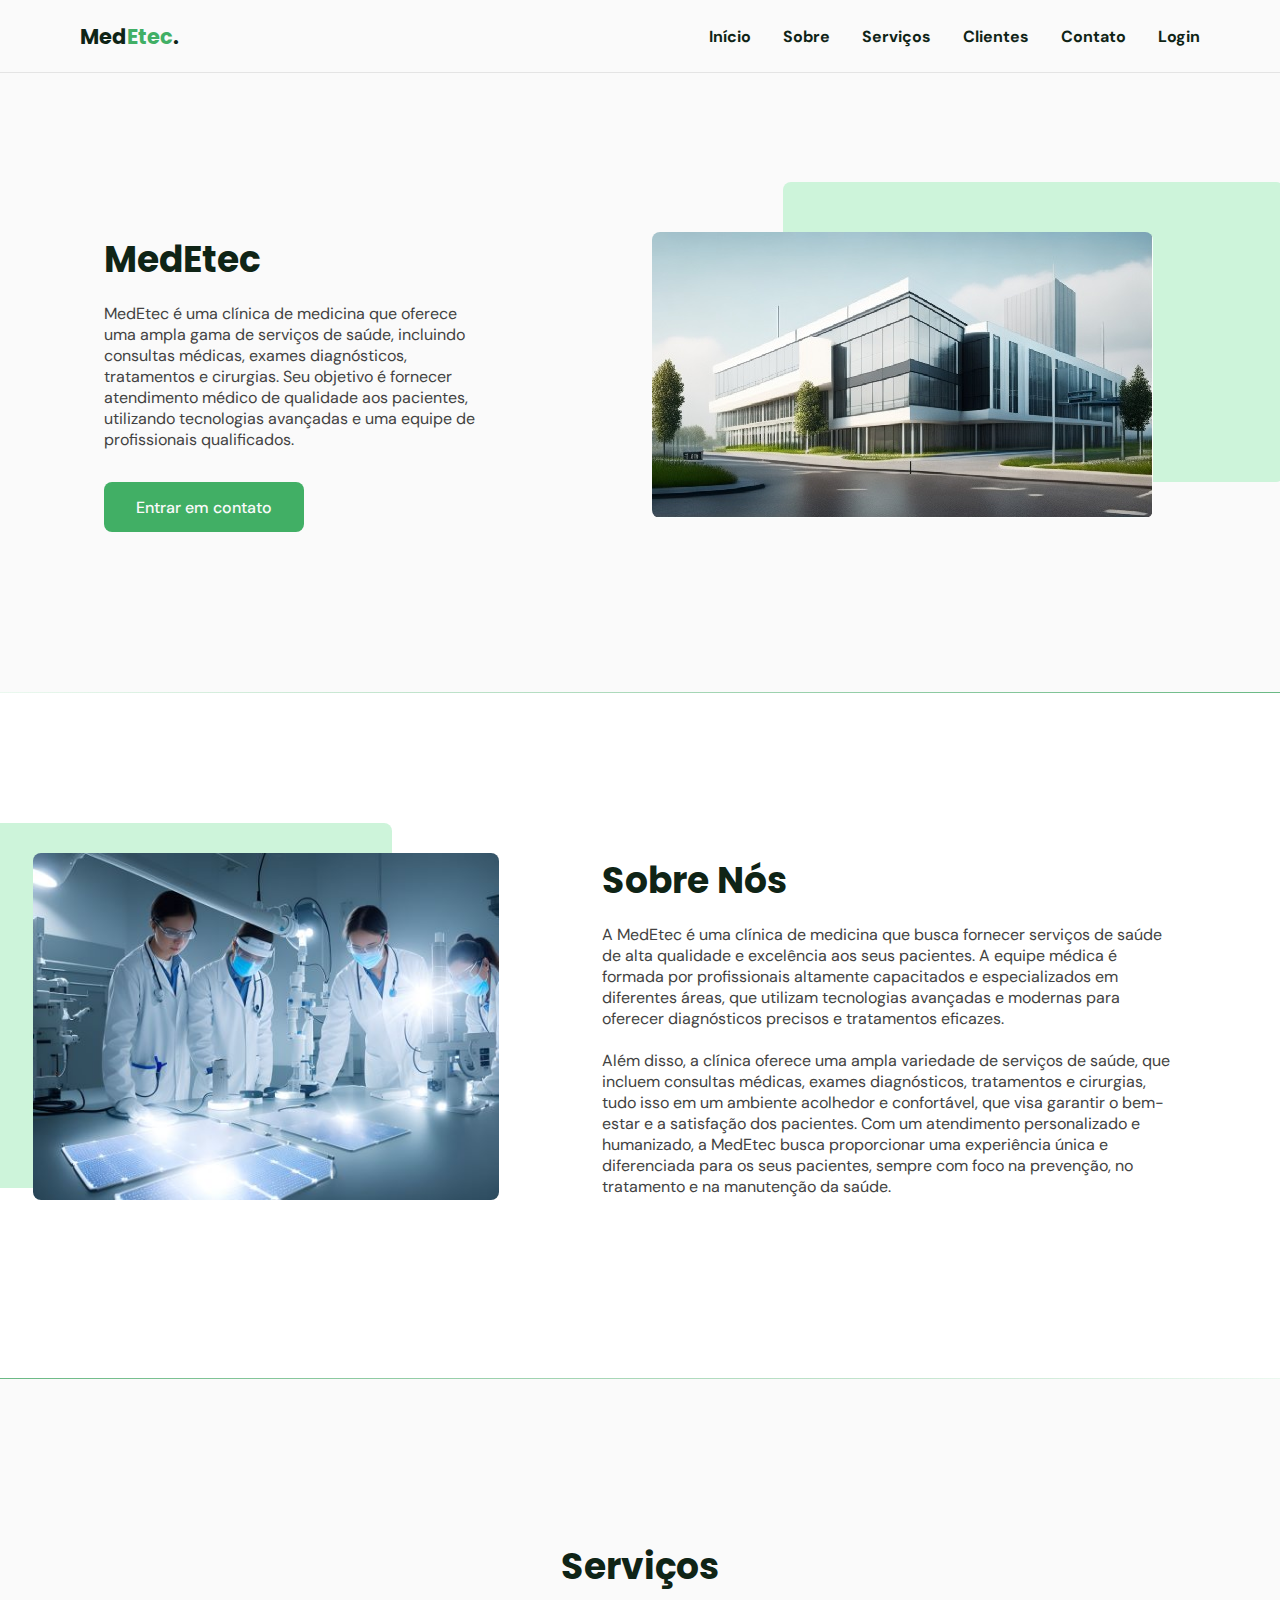
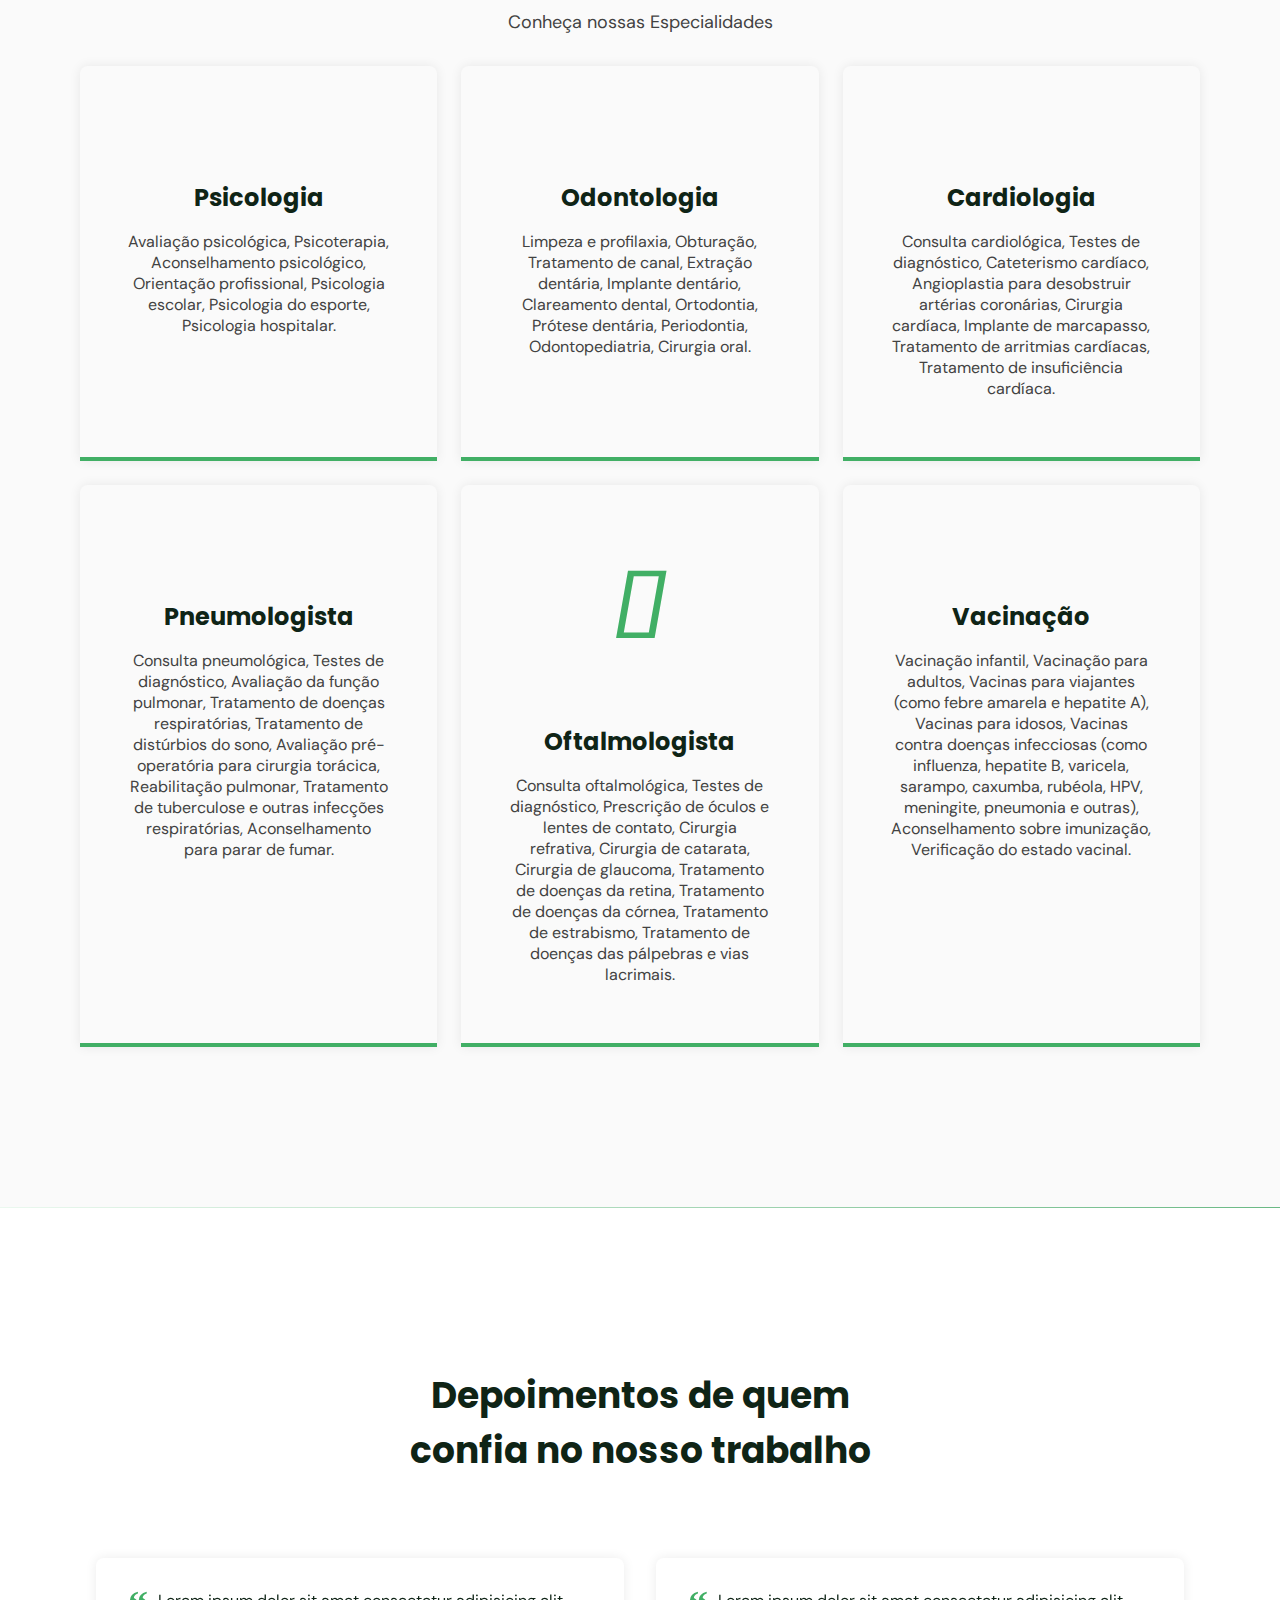
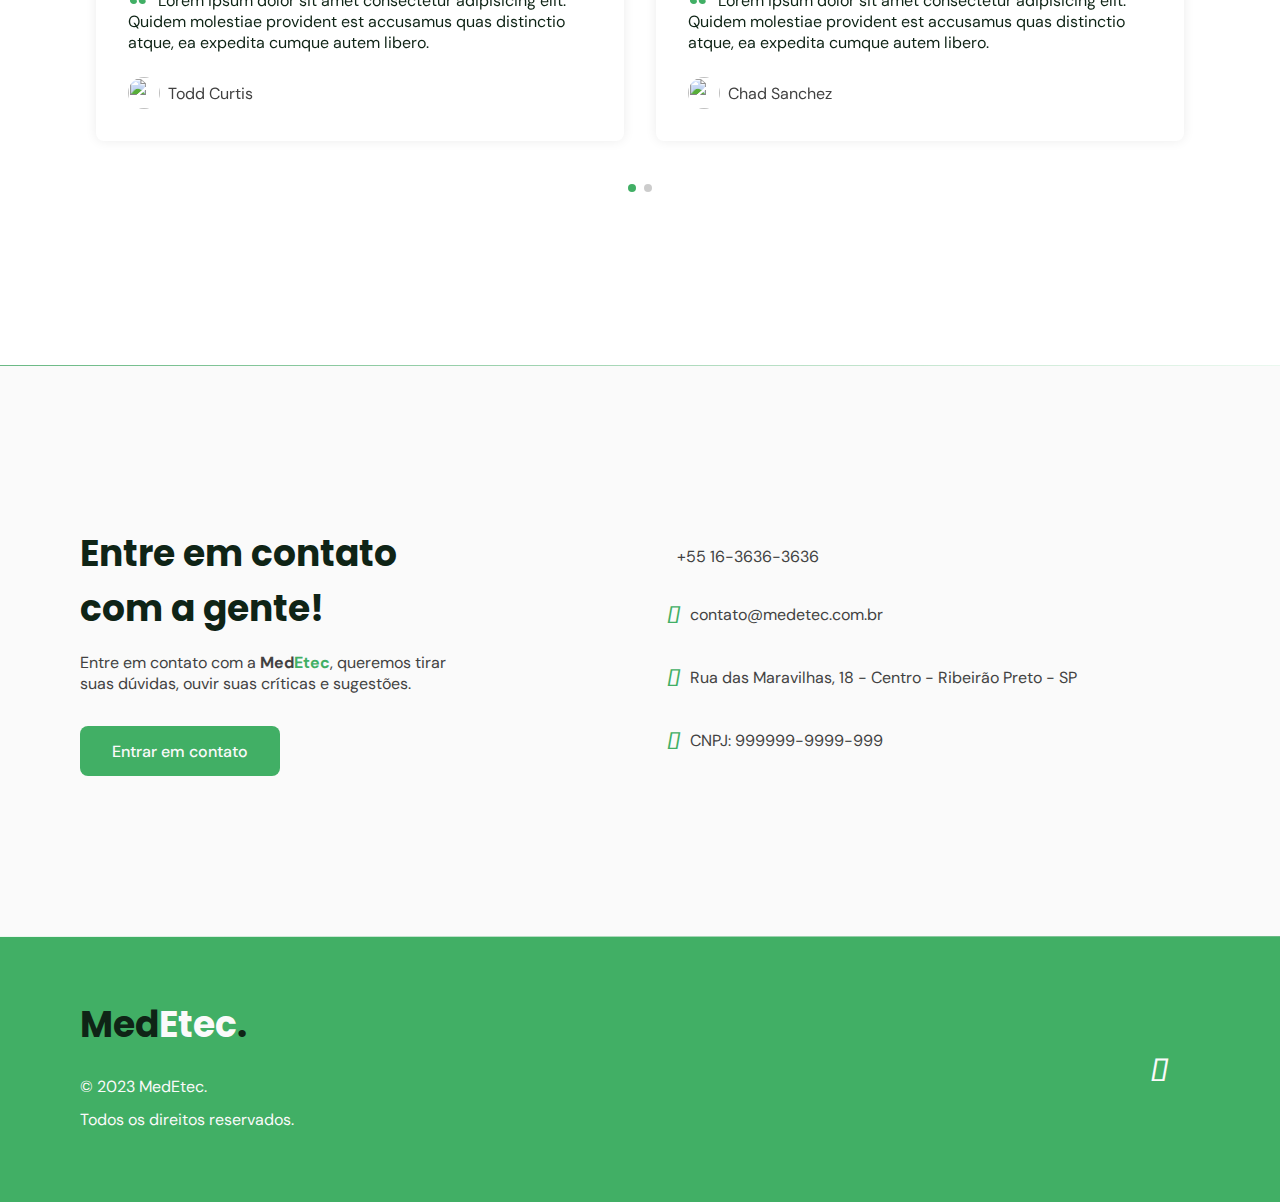
==== commit c01fa5ac: "Add files via upload" ====
--- a/index.html
+++ b/index.html
@@ -39,7 +39,7 @@
 
   <!-------------------- HEADER -------------------->
   <header id="header">
-    <nav class="container">
+    <nav class="container" id="menu">
       <a class="logo" href="#">Med<span>Etec</span>.</a>
       <div class="menu">
         <ul class="grid">
@@ -103,7 +103,7 @@
     <section class="section" id="about">
       <div class="container grid">
         <div class="image">
-          <img src="#" alt="Sobre nós">
+          <img src="assets/img/sobre.jpg" alt="Sobre nós">
         </div>
         <div class="text">
           <h2 class="title">Sobre Nós</h2>
@@ -259,16 +259,16 @@
           <p>Entre em contato com a <strong>Med<span>Etec</span></strong>, queremos
             tirar suas dúvidas, ouvir suas críticas e sugestões.
           </p>
-          <a href="https://wa.me/+5599996666" class="button" target="_blank"><i class="icon-whatsapp"></i>Entrar em
+          <a href="forms.html" class="button" target="_blank">Entrar em
             contato</a>
         </div>
 
         <div class="links">
           <ul class="grid">
-            <li><i class="icon-phone"></i> <a href="tel:+" target="_blank">+55 16-3636-3636</a> </li>
-            <li><i class="icon-mail"></i> <a href="mailto:" target="_blank">contado@medetec.com.br</a></li>
-            <li><i class="icon-map-pin"></i>Rua das Maravilhas, 18 - Centro - Ribeirão Preto - SP </li>
-            <li><i class="icon-business"></i>CNPJ: 999999-9999-999 </li>
+            <li><i class="fa-solid fa-phone-volume"></i> <a href="tel:+" target="_blank">+55 16-3636-3636</a> </li>
+            <li><i class="fa-solid fa-envelope"></i> <a href="mailto:" target="_blank">contato@medetec.com.br</a></li>
+            <li><i class="fa-solid fa-map-pin"></i>Rua das Maravilhas, 18 - Centro - Ribeirão Preto - SP </li>
+            <li><i class="fa-solid fa-briefcase"></i></i>CNPJ: 999999-9999-999 </li>
           </ul>
         </div>
       </div>
--- a/style.css
+++ b/style.css
@@ -119,6 +119,23 @@
   color: var(--base-color);
 }
 
+#header {
+  border-bottom: 1px solid #e4e4e4;
+  margin-bottom: 2rem;
+  display: flex;
+  position: fixed;
+  top: 0;
+  left: 0;
+  z-index: 100;
+  background-color: var(--body-color);
+  width: 100%;
+}
+
+#header.scroll {
+  background: var(--base-color);
+  box-shadow: 0px 0px 12px rgba(0, 0, 0, 0.2);
+}
+
 #header.scroll .logo span {
   color: #fff;
   transition: 0.3s;
@@ -128,6 +145,7 @@
   color: #fff;
   transition: 0.3s;
 }
+
 
 /*==================== LOGO ====================*/
 
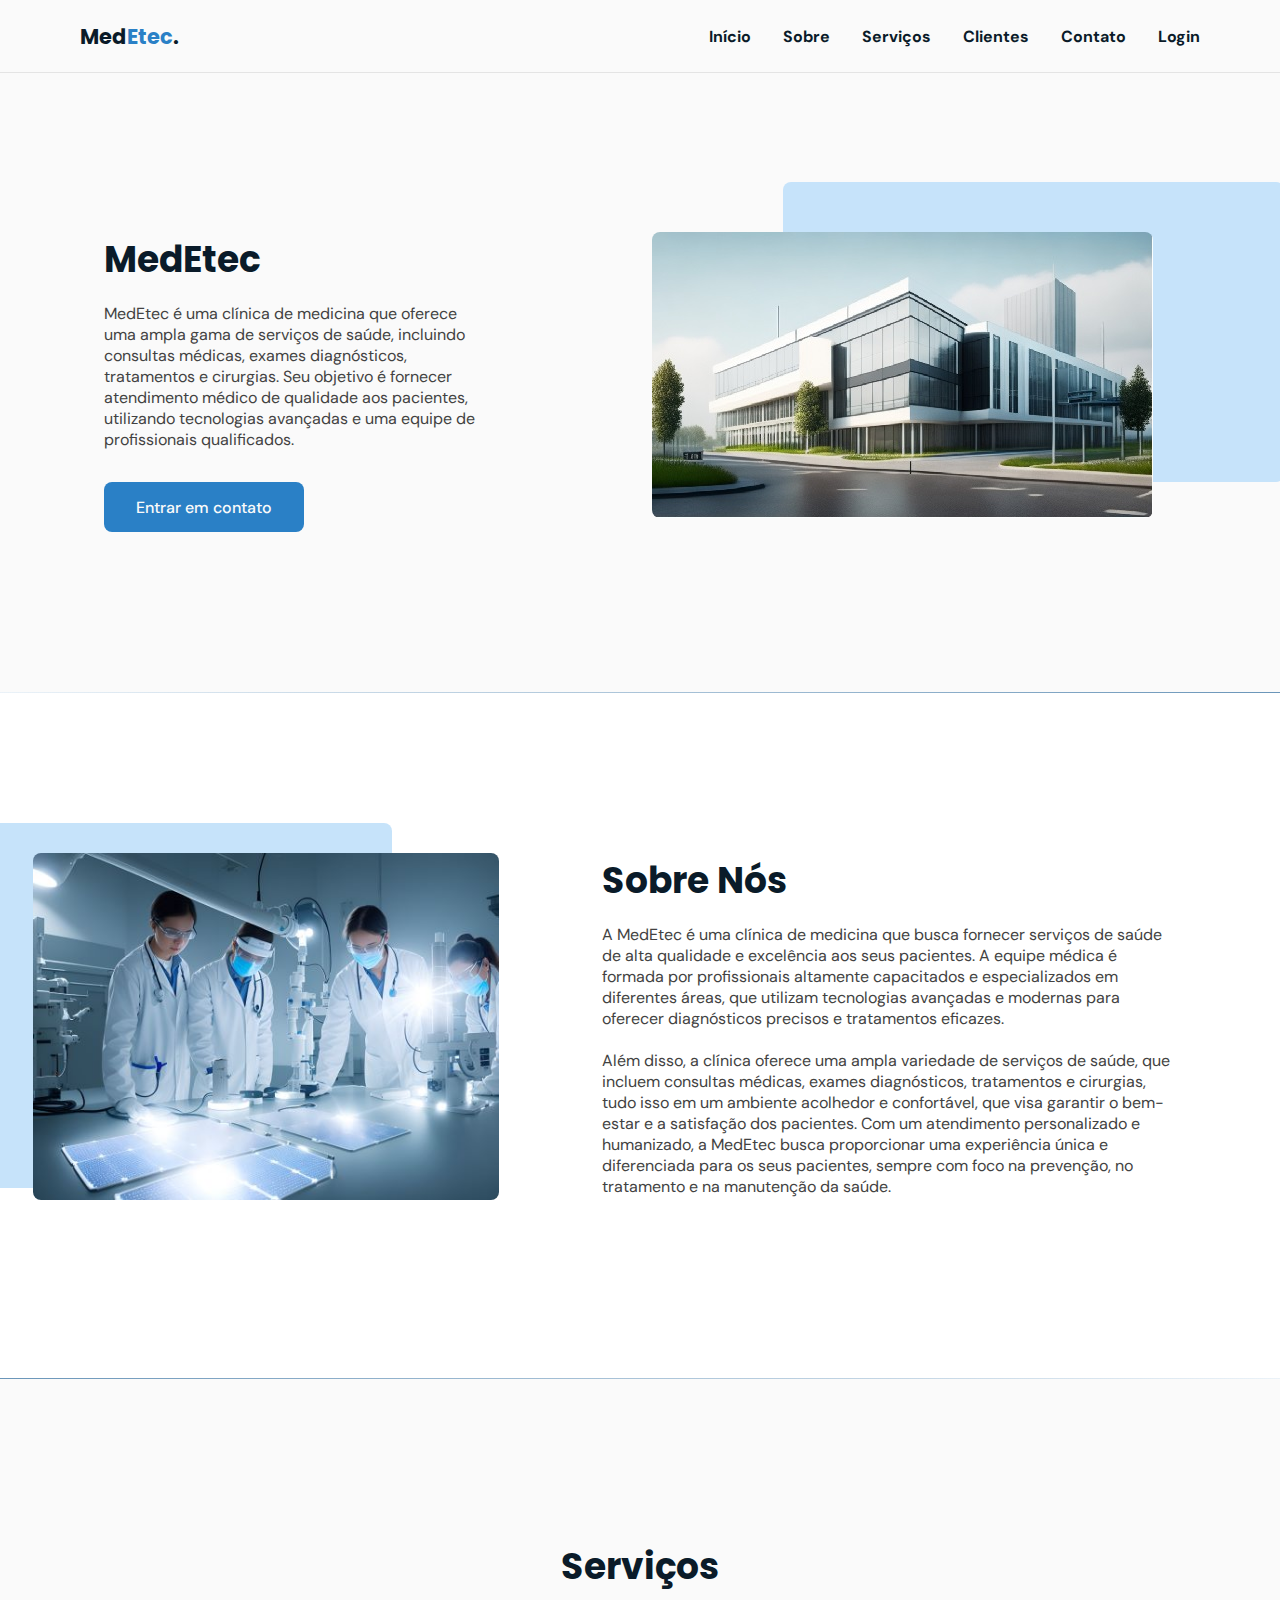
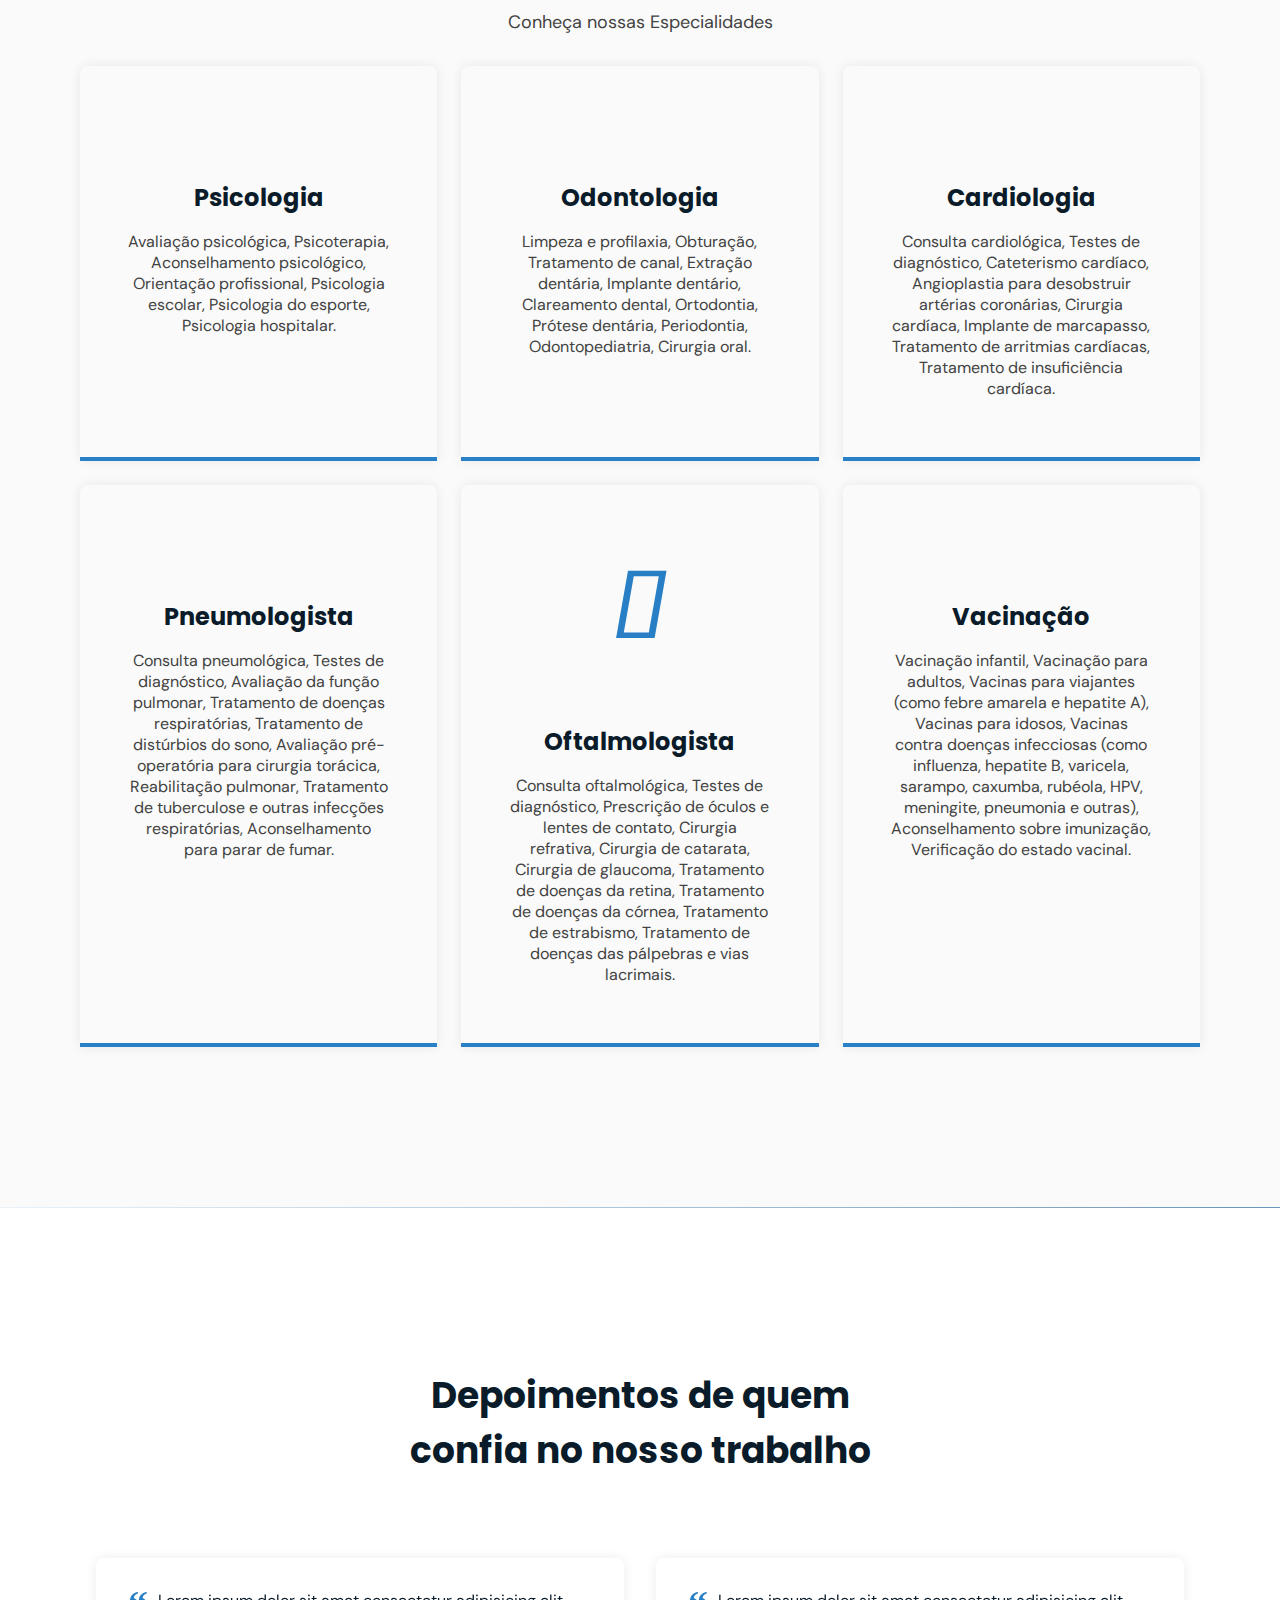
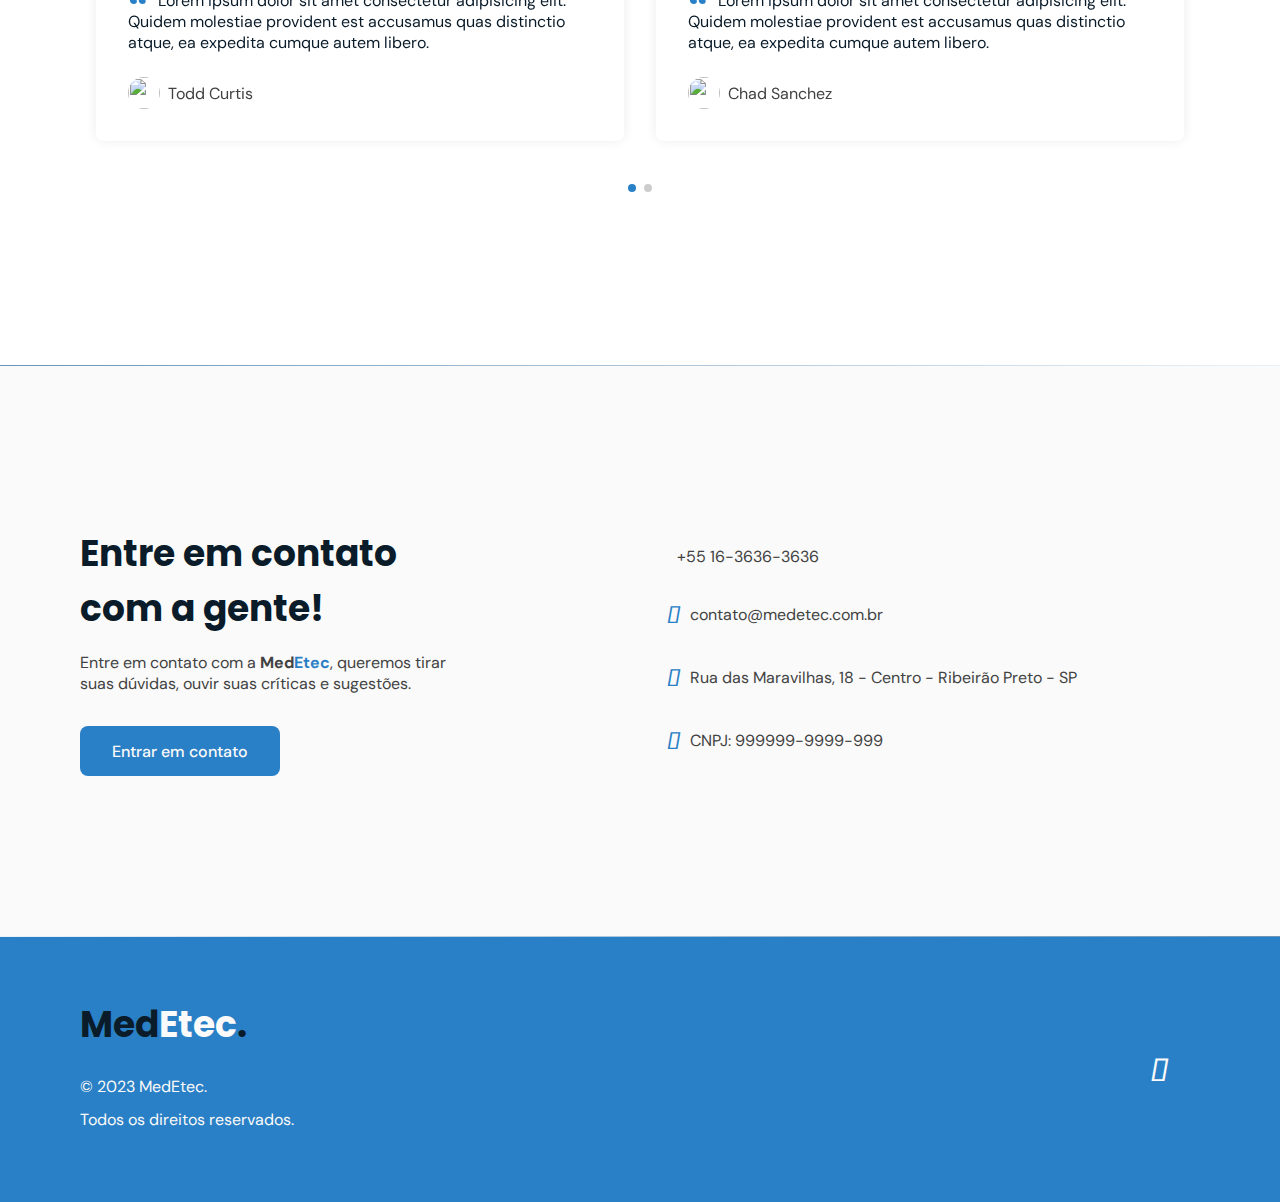
==== commit 2f0ab375: "cores azul" ====
--- a/index.html
+++ b/index.html
@@ -134,14 +134,14 @@
         <div class="cards grid">
 
           <div class="card">
-            <i class="fa-solid fa-brain fa-sm" style="color: #41af65;"></i>
+            <i class="fa-solid fa-brain fa-sm" style="color: #297FC5;"></i>
             <h3 class="title">Psicologia</h3>
             <p>Avaliação psicológica, Psicoterapia, Aconselhamento psicológico, Orientação profissional, Psicologia
               escolar, Psicologia do esporte, Psicologia hospitalar.</p>
           </div>
 
           <div class="card">
-            <i class="fa-solid fa-tooth fa-sm" style="color: #41af65;"></i>
+            <i class="fa-solid fa-tooth fa-sm" style="color: #297FC5;"></i>
             <h3 class="title">Odontologia</h3>
             <p>Limpeza e profilaxia, Obturação, Tratamento de canal, Extração dentária, Implante dentário, Clareamento
               dental, Ortodontia, Prótese dentária, Periodontia, Odontopediatria, Cirurgia oral.
@@ -149,7 +149,7 @@
           </div>
 
           <div class="card">
-            <i class="fa-solid fa-heart-pulse fa-sm" style="color: #41af65;"></i>
+            <i class="fa-solid fa-heart-pulse fa-sm" style="color: #297FC5;"></i>
             <h3 class="title">Cardiologia</h3>
             <p>Consulta cardiológica, Testes de diagnóstico, Cateterismo
               cardíaco, Angioplastia para desobstruir artérias coronárias, Cirurgia cardíaca, Implante de marcapasso,
@@ -158,7 +158,7 @@
           </div>
 
           <div class="card">
-            <i class="fa-solid fa-lungs fa-sm" style="color: #41af65;"></i>
+            <i class="fa-solid fa-lungs fa-sm" style="color: #297FC5;"></i>
             <h3 class="title">Pneumologista</h3>
             <p>Consulta pneumológica, Testes de diagnóstico, Avaliação da
               função pulmonar, Tratamento de doenças respiratórias, Tratamento de
@@ -167,7 +167,7 @@
             </p>
           </div>
           <div class="card">
-            <i class="fa-solid fa-eye fa-sm" style="color: #41af65;"></i>
+            <i class="fa-solid fa-eye fa-sm" style="color: #297FC5;"></i>
             <h3 class="title">Oftalmologista</h3>
             <p>Consulta oftalmológica, Testes de diagnóstico, Prescrição de óculos e lentes de contato, Cirurgia
               refrativa, Cirurgia de catarata, Cirurgia de glaucoma, Tratamento de doenças da retina, Tratamento de
@@ -176,7 +176,7 @@
             </p>
           </div>
           <div class="card">
-            <i class="fa-solid fa-syringe fa-sm" style="color: #41af65;"></i>
+            <i class="fa-solid fa-syringe fa-sm" style="color: #297FC5;"></i>
             <h3 class="title">Vacinação</h3>
             <p>Vacinação infantil, Vacinação para adultos, Vacinas para viajantes (como febre amarela e hepatite A),
               Vacinas para idosos, Vacinas contra doenças infecciosas (como influenza, hepatite B, varicela, sarampo,
--- a/style.css
+++ b/style.css
@@ -10,12 +10,12 @@
   --header-height: 4.5rem;
 
   /* Colors */
-  --hue: 140;
+  --hue: 207;
   /* HSL color mode */
-  --base-color: hsl(var(--hue) 46% 47%);
-  --base-color-second: hsl(var(--hue) 65% 88%);
-  --base-color-alt: hsl(var(--hue) 57% 53%);
-  --title-color: hsl(var(--hue) 41% 10%);
+  --base-color: hsl(var(--hue) 65% 47%);
+  --base-color-second: hsl(var(--hue) 85% 88%);
+  --base-color-alt: hsl(var(--hue) 77% 53%);
+  --title-color: hsl(var(--hue) 61% 10%);
   --text-color: hsl(0 0% 26%);
   --text-color-light: hsl(0 0% 98%);
   --body-color: hsl(0 0% 98%);
@@ -203,7 +203,7 @@
 #header.scroll nav ul li a:hover,
 #header.scroll nav ul li a.active {
   color: var(--base-color-alt);
-} 
+}
 
 #header.scroll nav ul li a::after {
   content: '';
@@ -566,6 +566,7 @@
 /*==================== MEDIA QUERIES ====================*/
 /* extra large devices: 1200> */
 @media (min-width: 1080px) {
+
   /* Classes reutilizável */
   .container {
     max-width: 1120px;
@@ -576,8 +577,9 @@
   .section {
     padding: 10rem 0;
   }
-  
-  .section header, #testimonials header {
+
+  .section header,
+  #testimonials header {
     max-width: 32rem;
     text-align: center;
     margin-left: auto;
@@ -614,13 +616,13 @@
   #header.scroll nav .menu ul li a.title {
     color: #fff;
   }
-  
+
   nav .icon-menu {
     display: none;
   }
 
-   /* LAYOUT */
-   main {
+  /* LAYOUT */
+  main {
     margin-top: var(--header-height);
   }
 
@@ -650,7 +652,7 @@
 
   /* Services */
   .cards {
-    grid-template-columns:  1fr 1fr 1fr;
+    grid-template-columns: 1fr 1fr 1fr;
   }
 
   .card {
@@ -686,7 +688,7 @@
   }
 
   footer .logo {
-    font-size:  2.25rem;
+    font-size: 2.25rem;
   }
 
   /* scroll */
@@ -700,7 +702,7 @@
     bottom: -1rem;
     transition: width 0.2s;
   }
-  
+
   #header.scroll nav ul li a:hover::after {
     width: 100%;
   }
@@ -714,6 +716,7 @@
     --subtitle-font-size: 1.125rem;
   }
 }
+
 /* medium devices: 767> */
 
 
@@ -739,8 +742,10 @@
   padding: 40px;
   border-radius: 5px;
   box-shadow: 0 0 10px rgba(0, 0, 0, 0.5);
-  width: 500px; /* altere o tamanho para o que desejar */
-  max-width: 90%; /* evita que o formulário seja maior do que a largura da tela */
+  width: 500px;
+  /* altere o tamanho para o que desejar */
+  max-width: 90%;
+  /* evita que o formulário seja maior do que a largura da tela */
 }
 
 #loginForm h2 {
@@ -754,15 +759,17 @@
 }
 
 #loginForm input[type="text"],
-#loginForm input[type="password"]{
+#loginForm input[type="password"] {
   display: block;
   width: 100%;
   padding: 10px;
   margin-bottom: 10px;
   border: 1px solid #ccc;
   border-radius: 3px;
-  font-size: 16px; /* altere o tamanho da fonte para o que desejar */
-  padding-left: 30px; /* espaço entre o ícone e a borda esquerda da caixa de entrada */
+  font-size: 16px;
+  /* altere o tamanho da fonte para o que desejar */
+  padding-left: 30px;
+  /* espaço entre o ícone e a borda esquerda da caixa de entrada */
 }
 
 #loginForm input[type="text"]:focus,
@@ -780,7 +787,8 @@
   border: none;
   border-radius: 5px;
   cursor: pointer;
-  font-size: 16px; /* altere o tamanho da fonte para o que desejar */
+  font-size: 16px;
+  /* altere o tamanho da fonte para o que desejar */
   transition: background-color 0.3s ease;
 }
 
@@ -795,7 +803,8 @@
   margin-top: 20px;
   margin-bottom: 10px;
   color: #007bff;
-  font-size: 16px; /* altere o tamanho da fonte para o que desejar */
+  font-size: 16px;
+  /* altere o tamanho da fonte para o que desejar */
 }
 
 
@@ -808,5 +817,4 @@
   left: 10px;
   top: 50%;
   transform: translateY(-50%);
-}
-
+}